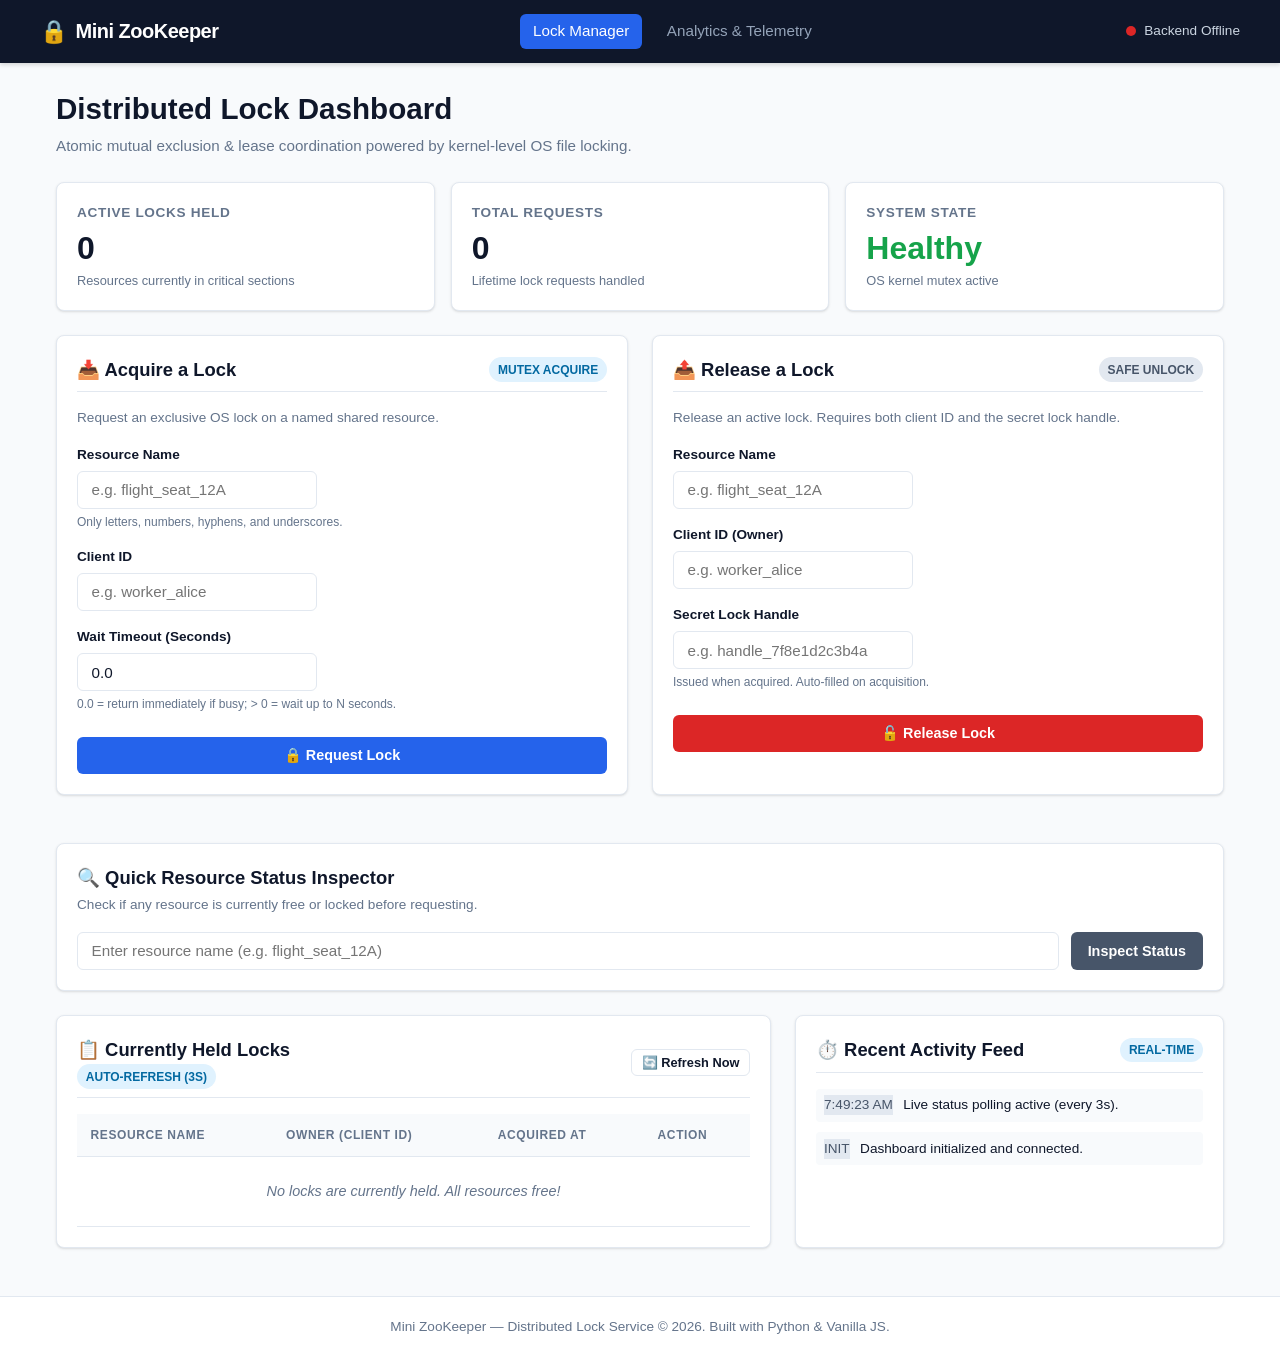
==== frontend/index.html @ 1989aa65 "feat(frontend-a): implement main dashboard, lock management UI, and live polling" ====
<!DOCTYPE html>
<html lang="en">
<head>
  <meta charset="UTF-8">
  <meta name="viewport" content="width=device-width, initial-scale=1.0">
  <title>Mini ZooKeeper — Distributed Lock Service</title>
  <!-- Link to our clean external CSS stylesheet -->
  <link rel="stylesheet" href="css/style.css">
</head>
<body>

  <!-- ===================================================================
       1. TOP NAVIGATION BAR
       =================================================================== -->
  <header class="navbar">
    <div class="nav-container">
      <div class="nav-brand">
        <span class="brand-icon">🔒</span>
        <span class="brand-title">Mini ZooKeeper</span>
      </div>
      <nav class="nav-links">
        <a href="index.html" class="nav-link active">Lock Manager</a>
        <a href="analytics.html" class="nav-link">Analytics & Telemetry</a>
      </nav>
      <div class="nav-status">
        <span id="backend-status-indicator" class="status-dot connected"></span>
        <span id="backend-status-text">Backend Connected</span>
      </div>
    </div>
  </header>

  <!-- ===================================================================
       2. MAIN CONTENT CONTAINER
       =================================================================== -->
  <main class="main-container">

    <!-- Dashboard Header -->
    <section class="dashboard-header">
      <h1 class="page-title">Distributed Lock Dashboard</h1>
      <p class="page-subtitle">
        Atomic mutual exclusion & lease coordination powered by kernel-level OS file locking.
      </p>
    </section>

    <!-- Notification / Alert Banner -->
    <div id="alert-banner" class="alert-banner hidden">
      <span id="alert-icon">ℹ️</span>
      <span id="alert-message">Welcome to Mini ZooKeeper Dashboard</span>
      <button id="alert-close" class="alert-close-btn" type="button">&times;</button>
    </div>

    <!-- ===================================================================
         3. STATS KPI CARDS
         =================================================================== -->
    <section class="stats-grid">
      <!-- Card 1: Active Locks -->
      <div class="stat-card">
        <div class="stat-label">Active Locks Held</div>
        <div id="stat-active-locks" class="stat-value">0</div>
        <div class="stat-desc">Resources currently in critical sections</div>
      </div>

      <!-- Card 2: Total Requests -->
      <div class="stat-card">
        <div class="stat-label">Total Requests</div>
        <div id="stat-total-requests" class="stat-value">0</div>
        <div class="stat-desc">Lifetime lock requests handled</div>
      </div>

      <!-- Card 3: System Status -->
      <div class="stat-card">
        <div class="stat-label">System State</div>
        <div id="stat-system-status" class="stat-value text-success">Healthy</div>
        <div class="stat-desc">OS kernel mutex active</div>
      </div>
    </section>

    <!-- ===================================================================
         4. RESOURCE MANAGEMENT CONSOLE (ACQUIRE & RELEASE FORMS)
         =================================================================== -->
    <section class="management-grid">

      <!-- Form Card 1: Acquire Lock -->
      <div class="card form-card">
        <div class="card-header-flex">
          <h2 class="card-title">📥 Acquire a Lock</h2>
          <span class="badge badge-info">Mutex Acquire</span>
        </div>
        <p class="card-subtitle">Request an exclusive OS lock on a named shared resource.</p>

        <form id="acquire-lock-form">
          <div class="form-group">
            <label for="acquire-resource-name" class="form-label">Resource Name</label>
            <input 
              type="text" 
              id="acquire-resource-name" 
              class="form-input" 
              placeholder="e.g. flight_seat_12A" 
              required
            >
            <span class="form-hint">Only letters, numbers, hyphens, and underscores.</span>
          </div>

          <div class="form-group">
            <label for="acquire-client-id" class="form-label">Client ID</label>
            <input 
              type="text" 
              id="acquire-client-id" 
              class="form-input" 
              placeholder="e.g. worker_alice" 
              required
            >
          </div>

          <div class="form-group">
            <label for="acquire-timeout" class="form-label">Wait Timeout (Seconds)</label>
            <input 
              type="number" 
              id="acquire-timeout" 
              class="form-input" 
              value="0.0" 
              min="0" 
              step="0.5" 
              required
            >
            <span class="form-hint">0.0 = return immediately if busy; &gt; 0 = wait up to N seconds.</span>
          </div>

          <button type="submit" id="acquire-submit-btn" class="btn btn-primary btn-block">
            <span id="acquire-btn-text">🔒 Request Lock</span>
          </button>
        </form>
      </div>

      <!-- Form Card 2: Release Lock -->
      <div class="card form-card">
        <div class="card-header-flex">
          <h2 class="card-title">📤 Release a Lock</h2>
          <span class="badge badge-neutral">Safe Unlock</span>
        </div>
        <p class="card-subtitle">Release an active lock. Requires both client ID and the secret lock handle.</p>

        <form id="release-lock-form">
          <div class="form-group">
            <label for="release-resource-name" class="form-label">Resource Name</label>
            <input 
              type="text" 
              id="release-resource-name" 
              class="form-input" 
              placeholder="e.g. flight_seat_12A" 
              required
            >
          </div>

          <div class="form-group">
            <label for="release-client-id" class="form-label">Client ID (Owner)</label>
            <input 
              type="text" 
              id="release-client-id" 
              class="form-input" 
              placeholder="e.g. worker_alice" 
              required
            >
          </div>

          <div class="form-group">
            <label for="release-lock-handle" class="form-label">Secret Lock Handle</label>
            <input 
              type="text" 
              id="release-lock-handle" 
              class="form-input" 
              placeholder="e.g. handle_7f8e1d2c3b4a" 
              required
            >
            <span class="form-hint">Issued when acquired. Auto-filled on acquisition.</span>
          </div>

          <button type="submit" id="release-submit-btn" class="btn btn-danger btn-block">
            <span id="release-btn-text">🔓 Release Lock</span>
          </button>
        </form>
      </div>

    </section>

    <!-- ===================================================================
         5. RESOURCE STATUS INSPECTOR
         =================================================================== -->
    <section class="card status-inspector-card">
      <h2 class="card-title">🔍 Quick Resource Status Inspector</h2>
      <p class="card-subtitle">Check if any resource is currently free or locked before requesting.</p>
      
      <div class="inspector-form">
        <input 
          type="text" 
          id="inspect-resource-name" 
          class="form-input" 
          placeholder="Enter resource name (e.g. flight_seat_12A)"
        >
        <button id="inspect-btn" class="btn btn-secondary" type="button">Inspect Status</button>
      </div>

      <div id="inspector-result" class="inspector-result hidden">
        <div class="result-row">
          <span class="result-label">Resource:</span>
          <span id="inspect-result-name" class="result-val">-</span>
        </div>
        <div class="result-row">
          <span class="result-label">Status:</span>
          <span id="inspect-result-status" class="badge badge-free">FREE</span>
        </div>
        <div class="result-row">
          <span class="result-label">Current Owner:</span>
          <span id="inspect-result-owner" class="result-val">None</span>
        </div>
      </div>
    </section>

    <!-- ===================================================================
         6. ACTIVE LOCKS TABLE & RECENT ACTIVITY
         =================================================================== -->
    <section class="dashboard-columns">
      
      <!-- Left Column: Active Locks Table -->
      <div class="card table-card">
        <div class="card-header-flex">
          <div>
            <h2 class="card-title">📋 Currently Held Locks</h2>
            <span class="badge badge-sm badge-info">Auto-refresh (3s)</span>
          </div>
          <button id="refresh-locks-btn" class="btn btn-sm btn-outline" type="button">🔄 Refresh Now</button>
        </div>
        
        <div class="table-responsive">
          <table class="locks-table">
            <thead>
              <tr>
                <th>Resource Name</th>
                <th>Owner (Client ID)</th>
                <th>Acquired At</th>
                <th>Action</th>
              </tr>
            </thead>
            <tbody id="active-locks-tbody">
              <!-- Dynamically populated by dashboard.js -->
              <tr class="empty-row">
                <td colspan="4">No locks are currently held. All resources free!</td>
              </tr>
            </tbody>
          </table>
        </div>
      </div>

      <!-- Right Column: Recent Activity Feed -->
      <div class="card activity-card">
        <div class="card-header-flex">
          <h2 class="card-title">⏱️ Recent Activity Feed</h2>
          <span class="badge badge-sm badge-info">Real-time</span>
        </div>
        
        <ul id="activity-list" class="activity-list">
          <!-- Dynamically populated by dashboard.js -->
          <li class="activity-item">
            <span class="activity-badge badge-neutral">INIT</span>
            <span class="activity-text">Dashboard initialized and connected.</span>
          </li>
        </ul>
      </div>

    </section>

  </main>

  <!-- ===================================================================
       7. FOOTER
       =================================================================== -->
  <footer class="footer">
    <div class="footer-container">
      <p>Mini ZooKeeper — Distributed Lock Service &copy; 2026. Built with Python & Vanilla JS.</p>
    </div>
  </footer>

  <!-- Script for Dashboard Logic -->
  <script src="js/dashboard.js"></script>
</body>
</html>
---- frontend/css/style.css ----
/* ==========================================================================
   frontend/css/style.css
   Clean, modern styling for Mini ZooKeeper (Shared between Frontend A & B).
   ========================================================================== */

/* --------------------------------------------------------------------------
   1. CSS Reset & Global Variables
   -------------------------------------------------------------------------- */
:root {
  --primary-color: #2563eb;       /* Royal Blue */
  --primary-hover: #1d4ed8;
  --secondary-color: #475569;     /* Slate */
  --secondary-hover: #334155;
  --bg-color: #f8fafc;            /* Light off-white */
  --card-bg: #ffffff;
  --text-dark: #0f172a;           /* Dark Slate */
  --text-muted: #64748b;          /* Soft Gray */
  --border-color: #e2e8f0;        /* Subtle Border */
  --success-color: #16a34a;       /* Green */
  --danger-color: #dc2626;        /* Red */
  --warning-color: #d97706;       /* Amber */
  --info-color: #0284c7;          /* Sky Blue */
  --font-family: -apple-system, BlinkMacSystemFont, "Segoe UI", Roboto, Helvetica, Arial, sans-serif;
  --border-radius: 8px;
  --box-shadow: 0 1px 3px 0 rgba(0, 0, 0, 0.1), 0 1px 2px -1px rgba(0, 0, 0, 0.1);
  --box-shadow-hover: 0 4px 6px -1px rgba(0, 0, 0, 0.1), 0 2px 4px -2px rgba(0, 0, 0, 0.1);
}

* {
  box-sizing: border-box;
  margin: 0;
  padding: 0;
}

body {
  font-family: var(--font-family);
  background-color: var(--bg-color);
  color: var(--text-dark);
  line-height: 1.5;
  min-height: 100vh;
  display: flex;
  flex-direction: column;
}

/* --------------------------------------------------------------------------
   2. Top Navigation Bar
   -------------------------------------------------------------------------- */
.navbar {
  background-color: #0f172a;
  color: #ffffff;
  padding: 0.85rem 1.5rem;
  box-shadow: 0 2px 4px rgba(0, 0, 0, 0.15);
}

.nav-container {
  max-width: 1200px;
  margin: 0 auto;
  display: flex;
  align-items: center;
  justify-content: space-between;
  flex-wrap: wrap;
  gap: 1rem;
}

.nav-brand {
  display: flex;
  align-items: center;
  gap: 0.5rem;
  font-size: 1.25rem;
  font-weight: 700;
  letter-spacing: -0.025em;
}

.brand-icon {
  font-size: 1.4rem;
}

.nav-links {
  display: flex;
  gap: 0.75rem;
}

.nav-link {
  color: #94a3b8;
  text-decoration: none;
  font-size: 0.95rem;
  font-weight: 500;
  padding: 0.4rem 0.8rem;
  border-radius: 6px;
  transition: all 0.2s ease;
}

.nav-link:hover {
  color: #ffffff;
  background-color: rgba(255, 255, 255, 0.1);
}

.nav-link.active {
  color: #ffffff;
  background-color: var(--primary-color);
}

.nav-status {
  display: flex;
  align-items: center;
  gap: 0.5rem;
  font-size: 0.85rem;
  font-weight: 500;
  color: #cbd5e1;
}

.status-dot {
  width: 10px;
  height: 10px;
  border-radius: 50%;
  display: inline-block;
}

.status-dot.connected {
  background-color: var(--success-color);
  box-shadow: 0 0 6px var(--success-color);
}

.status-dot.offline {
  background-color: var(--danger-color);
}

/* --------------------------------------------------------------------------
   3. Main Container & Dashboard Header
   -------------------------------------------------------------------------- */
.main-container {
  max-width: 1200px;
  width: 100%;
  margin: 1.5rem auto;
  padding: 0 1rem;
  flex: 1;
}

.dashboard-header {
  margin-bottom: 1.5rem;
}

.page-title {
  font-size: 1.85rem;
  font-weight: 700;
  color: var(--text-dark);
  margin-bottom: 0.25rem;
}

.page-subtitle {
  color: var(--text-muted);
  font-size: 0.95rem;
}

/* --------------------------------------------------------------------------
   4. Alert / Notification Banner
   -------------------------------------------------------------------------- */
.alert-banner {
  display: flex;
  align-items: center;
  justify-content: space-between;
  padding: 0.85rem 1.25rem;
  border-radius: var(--border-radius);
  margin-bottom: 1.5rem;
  font-size: 0.95rem;
  border: 1px solid transparent;
  transition: opacity 0.3s ease;
}

.alert-banner.hidden {
  display: none;
}

.alert-banner.alert-success {
  background-color: #ecfdf5;
  color: #065f46;
  border-color: #a7f3d0;
}

.alert-banner.alert-danger {
  background-color: #fef2f2;
  color: #991b1b;
  border-color: #fecaca;
}

.alert-banner.alert-warning {
  background-color: #fffbeb;
  color: #92400e;
  border-color: #fde68a;
}

.alert-banner.alert-info {
  background-color: #f0f9ff;
  color: #075985;
  border-color: #bae6fd;
}

.alert-close-btn {
  background: none;
  border: none;
  font-size: 1.25rem;
  line-height: 1;
  color: inherit;
  cursor: pointer;
  padding: 0 0.25rem;
}

/* --------------------------------------------------------------------------
   5. Stats KPI Grid
   -------------------------------------------------------------------------- */
.stats-grid {
  display: grid;
  grid-template-columns: repeat(auto-fit, minmax(260px, 1fr));
  gap: 1rem;
  margin-bottom: 1.5rem;
}

.stat-card {
  background-color: var(--card-bg);
  border: 1px solid var(--border-color);
  border-radius: var(--border-radius);
  padding: 1.25rem;
  box-shadow: var(--box-shadow);
  transition: transform 0.2s ease, box-shadow 0.2s ease;
}

.stat-card:hover {
  transform: translateY(-2px);
  box-shadow: var(--box-shadow-hover);
}

.stat-label {
  font-size: 0.85rem;
  font-weight: 600;
  text-transform: uppercase;
  letter-spacing: 0.05em;
  color: var(--text-muted);
  margin-bottom: 0.5rem;
}

.stat-value {
  font-size: 2rem;
  font-weight: 700;
  color: var(--text-dark);
  line-height: 1.1;
  margin-bottom: 0.25rem;
}

.stat-desc {
  font-size: 0.8rem;
  color: var(--text-muted);
}

.text-success {
  color: var(--success-color);
}

/* --------------------------------------------------------------------------
   6. Cards & Containers
   -------------------------------------------------------------------------- */
.management-grid {
  display: grid;
  grid-template-columns: 1fr 1fr;
  gap: 1.5rem;
  margin-bottom: 1.5rem;
}

@media (max-width: 860px) {
  .management-grid {
    grid-template-columns: 1fr;
  }
}

.card {
  background-color: var(--card-bg);
  border: 1px solid var(--border-color);
  border-radius: var(--border-radius);
  padding: 1.25rem;
  box-shadow: var(--box-shadow);
  margin-bottom: 1.5rem;
}

/* Form Styles */
.form-group {
  margin-bottom: 1rem;
}

.form-label {
  display: block;
  font-size: 0.85rem;
  font-weight: 600;
  color: var(--text-dark);
  margin-bottom: 0.35rem;
}

.form-hint {
  display: block;
  font-size: 0.75rem;
  color: var(--text-muted);
  margin-top: 0.25rem;
}

.btn-block {
  width: 100%;
  padding: 0.75rem;
  font-size: 0.95rem;
  margin-top: 0.5rem;
}

.btn-danger {
  background-color: var(--danger-color);
  color: #ffffff;
}

.btn-danger:hover {
  background-color: #b91c1c;
}

.btn:disabled {
  opacity: 0.6;
  cursor: not-allowed;
}

.card-header-flex {
  display: flex;
  align-items: center;
  justify-content: space-between;
  margin-bottom: 1rem;
  padding-bottom: 0.5rem;
  border-bottom: 1px solid var(--border-color);
}

.card-title {
  font-size: 1.15rem;
  font-weight: 600;
  color: var(--text-dark);
}

.card-subtitle {
  font-size: 0.85rem;
  color: var(--text-muted);
  margin-top: 0.25rem;
  margin-bottom: 1rem;
}

/* Inspector Form */
.inspector-form {
  display: flex;
  gap: 0.75rem;
  flex-wrap: wrap;
}

.form-input {
  flex: 1;
  min-width: 240px;
  padding: 0.6rem 0.85rem;
  border: 1px solid var(--border-color);
  border-radius: 6px;
  font-size: 0.95rem;
  color: var(--text-dark);
  outline: none;
  transition: border-color 0.2s ease, box-shadow 0.2s ease;
}

.form-input:focus {
  border-color: var(--primary-color);
  box-shadow: 0 0 0 3px rgba(37, 99, 235, 0.15);
}

.inspector-result {
  margin-top: 1rem;
  padding: 0.85rem 1rem;
  background-color: #f1f5f9;
  border-radius: 6px;
  display: flex;
  gap: 1.5rem;
  flex-wrap: wrap;
  font-size: 0.9rem;
}

.inspector-result.hidden {
  display: none;
}

.result-row {
  display: flex;
  align-items: center;
  gap: 0.5rem;
}

.result-label {
  font-weight: 600;
  color: var(--text-muted);
}

.result-val {
  font-weight: 600;
  color: var(--text-dark);
}

/* --------------------------------------------------------------------------
   7. Two-Column Dashboard Layout
   -------------------------------------------------------------------------- */
.dashboard-columns {
  display: grid;
  grid-template-columns: 2fr 1.2fr;
  gap: 1.5rem;
}

@media (max-width: 860px) {
  .dashboard-columns {
    grid-template-columns: 1fr;
  }
}

/* --------------------------------------------------------------------------
   8. Tables
   -------------------------------------------------------------------------- */
.table-responsive {
  overflow-x: auto;
}

.locks-table {
  width: 100%;
  border-collapse: collapse;
  font-size: 0.9rem;
  text-align: left;
}

.locks-table th {
  background-color: #f8fafc;
  color: var(--text-muted);
  font-weight: 600;
  text-transform: uppercase;
  font-size: 0.75rem;
  letter-spacing: 0.05em;
  padding: 0.75rem 0.85rem;
  border-bottom: 1px solid var(--border-color);
}

.locks-table td {
  padding: 0.75rem 0.85rem;
  border-bottom: 1px solid var(--border-color);
  color: var(--text-dark);
}

.locks-table tr:hover {
  background-color: #f8fafc;
}

.empty-row td {
  text-align: center;
  color: var(--text-muted);
  padding: 1.5rem 0;
  font-style: italic;
}

/* --------------------------------------------------------------------------
   9. Activity List
   -------------------------------------------------------------------------- */
.activity-list {
  list-style: none;
  display: flex;
  flex-direction: column;
  gap: 0.65rem;
  max-height: 280px;
  overflow-y: auto;
}

.activity-item {
  display: flex;
  align-items: center;
  gap: 0.65rem;
  font-size: 0.85rem;
  padding: 0.4rem 0.5rem;
  border-radius: 4px;
  background-color: #f8fafc;
}

.activity-text {
  color: var(--text-dark);
  flex: 1;
  word-break: break-all;
}

/* --------------------------------------------------------------------------
   10. Badges & Buttons
   -------------------------------------------------------------------------- */
.badge {
  display: inline-block;
  padding: 0.2rem 0.55rem;
  font-size: 0.75rem;
  font-weight: 600;
  border-radius: 9999px;
  text-transform: uppercase;
}

.badge-free {
  background-color: #dcfce7;
  color: #15803d;
}

.badge-locked {
  background-color: #fee2e2;
  color: #b91c1c;
}

.badge-info {
  background-color: #e0f2fe;
  color: #0369a1;
}

.badge-neutral {
  background-color: #e2e8f0;
  color: #475569;
}

.btn {
  display: inline-flex;
  align-items: center;
  justify-content: center;
  padding: 0.55rem 1rem;
  font-size: 0.9rem;
  font-weight: 600;
  border-radius: 6px;
  border: 1px solid transparent;
  cursor: pointer;
  transition: all 0.2s ease;
  text-decoration: none;
}

.btn-primary {
  background-color: var(--primary-color);
  color: #ffffff;
}

.btn-primary:hover {
  background-color: var(--primary-hover);
}

.btn-secondary {
  background-color: var(--secondary-color);
  color: #ffffff;
}

.btn-secondary:hover {
  background-color: var(--secondary-hover);
}

.btn-outline {
  background-color: transparent;
  border-color: var(--border-color);
  color: var(--text-dark);
}

.btn-outline:hover {
  background-color: #f1f5f9;
}

.btn-sm {
  padding: 0.3rem 0.6rem;
  font-size: 0.8rem;
}

/* --------------------------------------------------------------------------
   11. Footer
   -------------------------------------------------------------------------- */
.footer {
  background-color: #ffffff;
  border-top: 1px solid var(--border-color);
  padding: 1.25rem 1rem;
  margin-top: auto;
  text-align: center;
  font-size: 0.85rem;
  color: var(--text-muted);
}
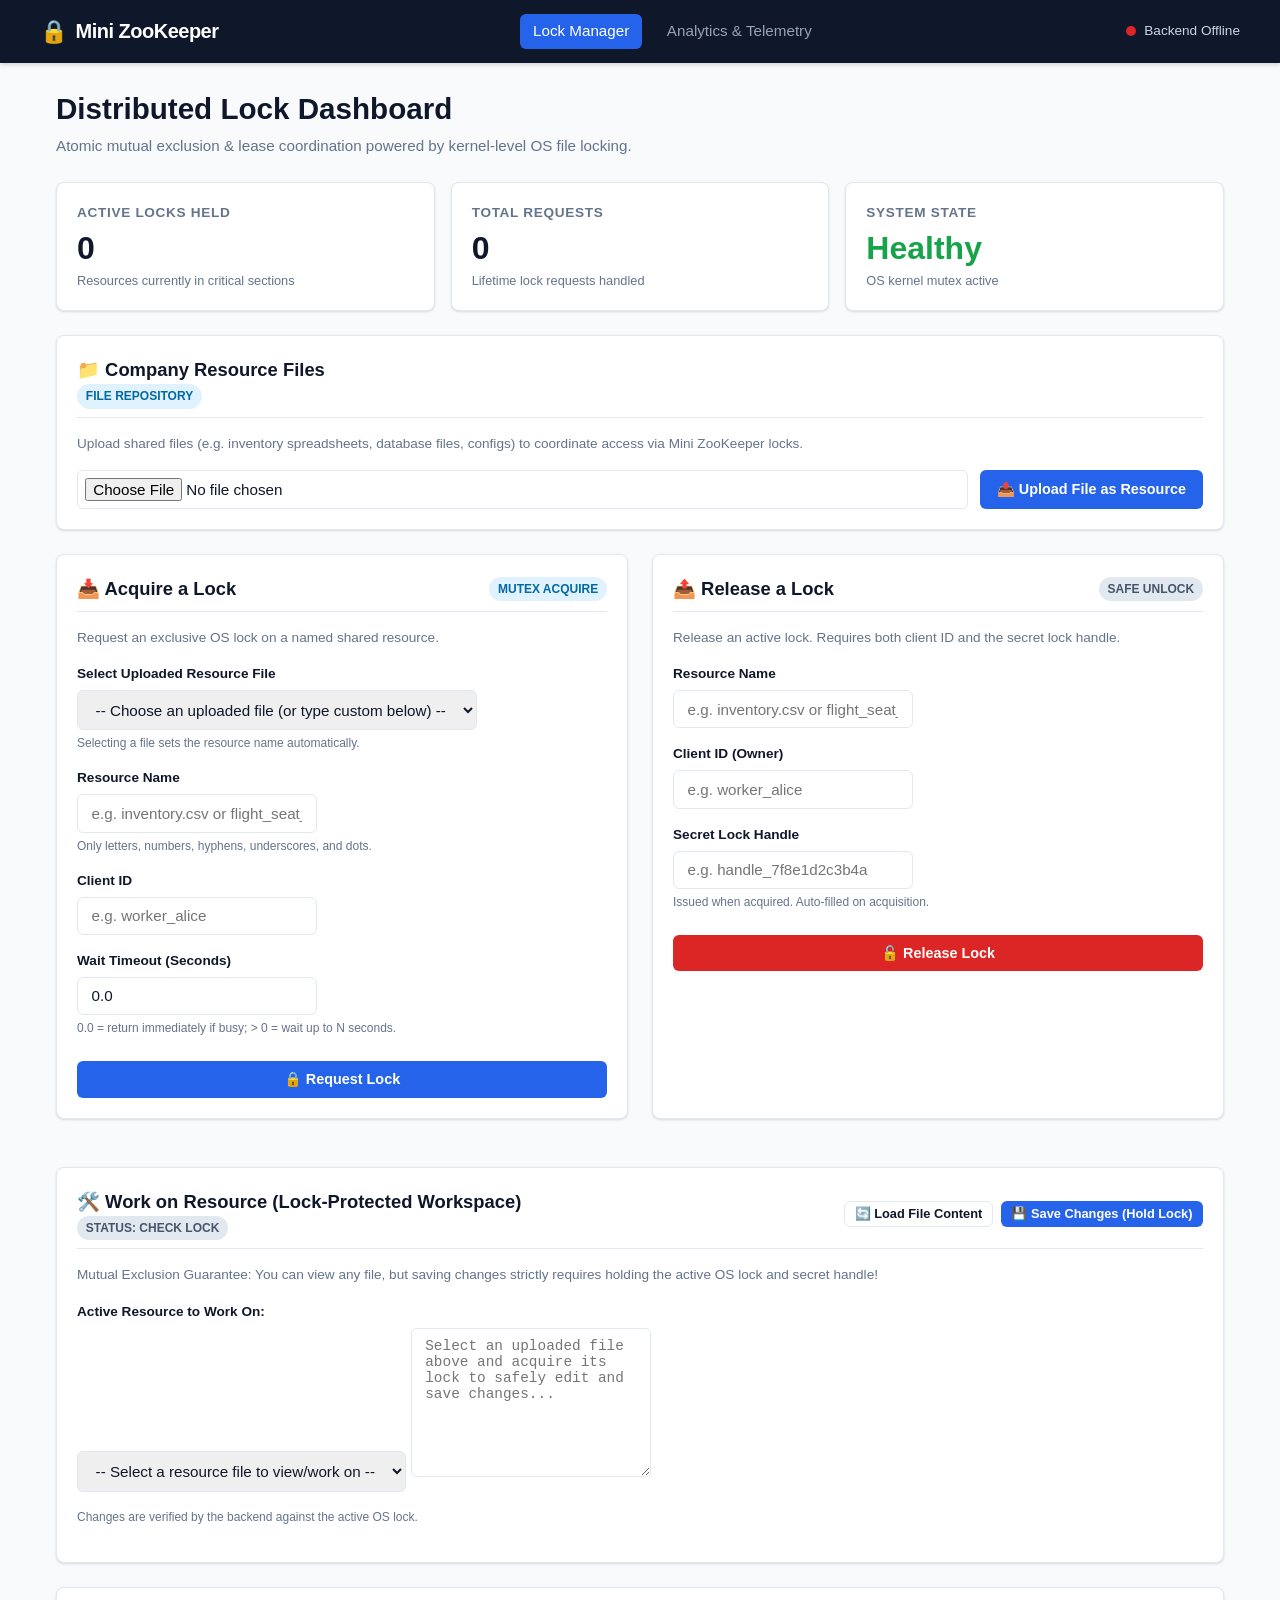
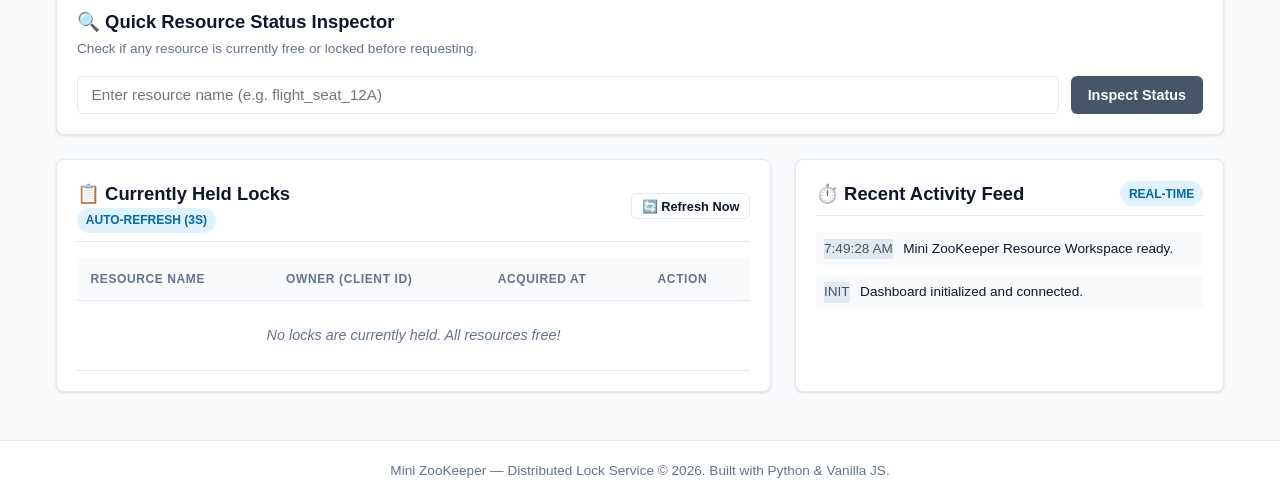
==== commit 869e2de3: "feat: add company resource file upload, dropdown selection, and lock-protected workspace" ====
--- a/frontend/index.html
+++ b/frontend/index.html
@@ -78,6 +78,27 @@
     <!-- ===================================================================
          4. RESOURCE MANAGEMENT CONSOLE (ACQUIRE & RELEASE FORMS)
          =================================================================== -->
+    <!-- Company File Resource Upload Card -->
+    <section class="card upload-card">
+      <div class="card-header-flex">
+        <div>
+          <h2 class="card-title">📁 Company Resource Files</h2>
+          <span class="badge badge-info">File Repository</span>
+        </div>
+      </div>
+      <p class="card-subtitle">Upload shared files (e.g. inventory spreadsheets, database files, configs) to coordinate access via Mini ZooKeeper locks.</p>
+      
+      <div class="inspector-form">
+        <input 
+          type="file" 
+          id="upload-file-input" 
+          class="form-input" 
+          style="padding: 0.45rem;"
+        >
+        <button id="upload-file-btn" class="btn btn-primary" type="button">📤 Upload File as Resource</button>
+      </div>
+    </section>
+
     <section class="management-grid">
 
       <!-- Form Card 1: Acquire Lock -->
@@ -90,15 +111,23 @@
 
         <form id="acquire-lock-form">
           <div class="form-group">
+            <label for="acquire-resource-select" class="form-label">Select Uploaded Resource File</label>
+            <select id="acquire-resource-select" class="form-input">
+              <option value="">-- Choose an uploaded file (or type custom below) --</option>
+            </select>
+            <span class="form-hint">Selecting a file sets the resource name automatically.</span>
+          </div>
+
+          <div class="form-group">
             <label for="acquire-resource-name" class="form-label">Resource Name</label>
             <input 
               type="text" 
               id="acquire-resource-name" 
               class="form-input" 
-              placeholder="e.g. flight_seat_12A" 
-              required
-            >
-            <span class="form-hint">Only letters, numbers, hyphens, and underscores.</span>
+              placeholder="e.g. inventory.csv or flight_seat_12A" 
+              required
+            >
+            <span class="form-hint">Only letters, numbers, hyphens, underscores, and dots.</span>
           </div>
 
           <div class="form-group">
@@ -147,7 +176,7 @@
               type="text" 
               id="release-resource-name" 
               class="form-input" 
-              placeholder="e.g. flight_seat_12A" 
+              placeholder="e.g. inventory.csv or flight_seat_12A" 
               required
             >
           </div>
@@ -181,6 +210,40 @@
         </form>
       </div>
 
+    </section>
+
+    <!-- ===================================================================
+         4B. WORK ON LOCKED RESOURCE (FILE WORKSPACE)
+         =================================================================== -->
+    <section class="card workspace-card">
+      <div class="card-header-flex">
+        <div>
+          <h2 class="card-title">🛠️ Work on Resource (Lock-Protected Workspace)</h2>
+          <span class="badge badge-neutral" id="workspace-lock-badge">Status: Check Lock</span>
+        </div>
+        <div style="display: flex; gap: 0.5rem;">
+          <button id="workspace-load-btn" class="btn btn-sm btn-outline" type="button">🔄 Load File Content</button>
+          <button id="workspace-save-btn" class="btn btn-sm btn-primary" type="button">💾 Save Changes (Hold Lock)</button>
+        </div>
+      </div>
+      <p class="card-subtitle">
+        Mutual Exclusion Guarantee: You can view any file, but saving changes strictly requires holding the active OS lock and secret handle!
+      </p>
+
+      <div class="form-group">
+        <label for="workspace-file-select" class="form-label">Active Resource to Work On:</label>
+        <select id="workspace-file-select" class="form-input" style="margin-bottom: 0.75rem;">
+          <option value="">-- Select a resource file to view/work on --</option>
+        </select>
+        <textarea 
+          id="workspace-textarea" 
+          class="form-input" 
+          rows="8" 
+          style="font-family: monospace; font-size: 0.9rem;"
+          placeholder="Select an uploaded file above and acquire its lock to safely edit and save changes..."
+        ></textarea>
+        <span class="form-hint" id="workspace-hint">Changes are verified by the backend against the active OS lock.</span>
+      </div>
     </section>
 
     <!-- ===================================================================
--- a/frontend/css/style.css
+++ b/frontend/css/style.css
@@ -258,6 +258,14 @@
 /* --------------------------------------------------------------------------
    6. Cards & Containers
    -------------------------------------------------------------------------- */
+.upload-card {
+  border-left: 4px solid var(--info-color);
+}
+
+.workspace-card {
+  border-left: 4px solid var(--primary-color);
+}
+
 .management-grid {
   display: grid;
   grid-template-columns: 1fr 1fr;
@@ -574,3 +582,124 @@
   font-size: 0.85rem;
   color: var(--text-muted);
 }
+
+
+/* ==========================================================================
+   Frontend B: Activity Logs & Analytics Specific Styling
+   ========================================================================== */
+
+/* Status Badges */
+.status-badge {
+  display: inline-block;
+  padding: 0.25rem 0.6rem;
+  font-size: 0.78rem;
+  font-weight: 700;
+  border-radius: 9999px;
+  text-transform: uppercase;
+  letter-spacing: 0.5px;
+  border: 1px solid transparent;
+}
+
+.badge-requested {
+  background-color: #fef3c7;
+  color: #92400e;
+  border-color: #fcd34d;
+}
+
+.badge-acquired {
+  background-color: #dbeafe;
+  color: #1e40af;
+  border-color: #93c5fd;
+}
+
+.badge-released {
+  background-color: #dcfce7;
+  color: #166534;
+  border-color: #86efac;
+}
+
+.badge-timed_out,
+.badge-timed-out {
+  background-color: #ffedd5;
+  color: #9a3412;
+  border-color: #fdba74;
+}
+
+.badge-failed {
+  background-color: #fee2e2;
+  color: #991b1b;
+  border-color: #fca5a5;
+}
+
+/* Code Pills */
+.code-pill {
+  font-family: ui-monospace, SFMono-Regular, Menlo, Monaco, Consolas, monospace;
+  background-color: #f1f5f9;
+  color: #0f172a;
+  padding: 2px 6px;
+  border-radius: 4px;
+  font-size: 0.85rem;
+  border: 1px solid #e2e8f0;
+}
+
+/* Custom Cards */
+.custom-card {
+  background: #ffffff;
+  border: 1px solid #e2e8f0;
+  border-radius: 8px;
+  box-shadow: 0 1px 3px rgba(0, 0, 0, 0.04);
+  margin-bottom: 1.5rem;
+}
+
+.card-header-clean {
+  padding: 1rem 1.25rem;
+  background-color: #ffffff;
+  border-bottom: 1px solid #e2e8f0;
+  font-weight: 600;
+  display: flex;
+  justify-content: space-between;
+  align-items: center;
+}
+
+/* Metric KPI Cards (for Analytics page) */
+.metric-card {
+  background: #ffffff;
+  border: 1px solid #e2e8f0;
+  border-radius: 8px;
+  padding: 1.25rem;
+  text-align: center;
+  transition: transform 0.15s ease, box-shadow 0.15s ease;
+}
+
+.metric-card:hover {
+  transform: translateY(-2px);
+  box-shadow: 0 4px 6px -1px rgba(0, 0, 0, 0.08);
+}
+
+.metric-value {
+  font-size: 1.85rem;
+  font-weight: 700;
+  color: #0f172a;
+  margin-top: 0.25rem;
+  margin-bottom: 0.25rem;
+}
+
+.metric-label {
+  font-size: 0.8rem;
+  text-transform: uppercase;
+  color: #64748b;
+  font-weight: 600;
+  letter-spacing: 0.5px;
+}
+
+/* State Banners */
+.state-box {
+  padding: 3rem 1.5rem;
+  text-align: center;
+  color: #64748b;
+}
+
+.state-box i,
+.state-box .spinner-border {
+  margin-bottom: 0.75rem;
+}
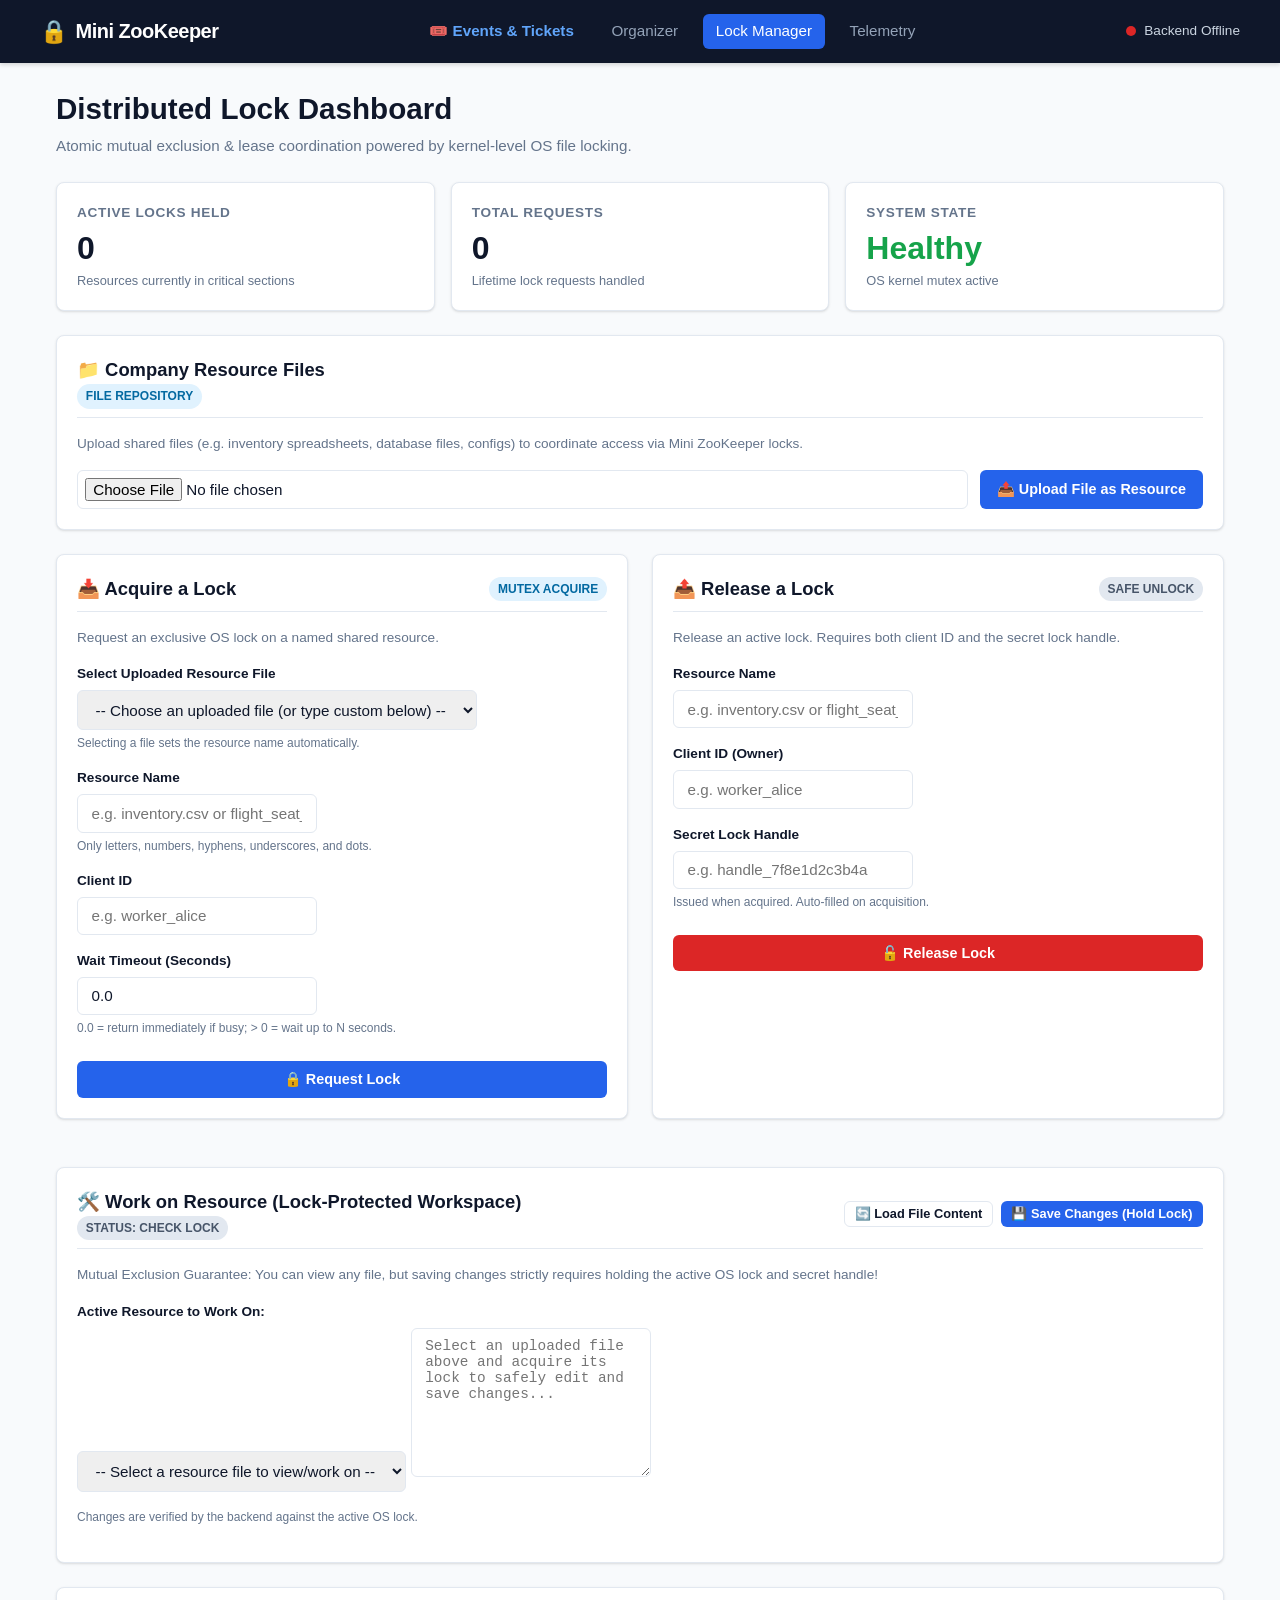
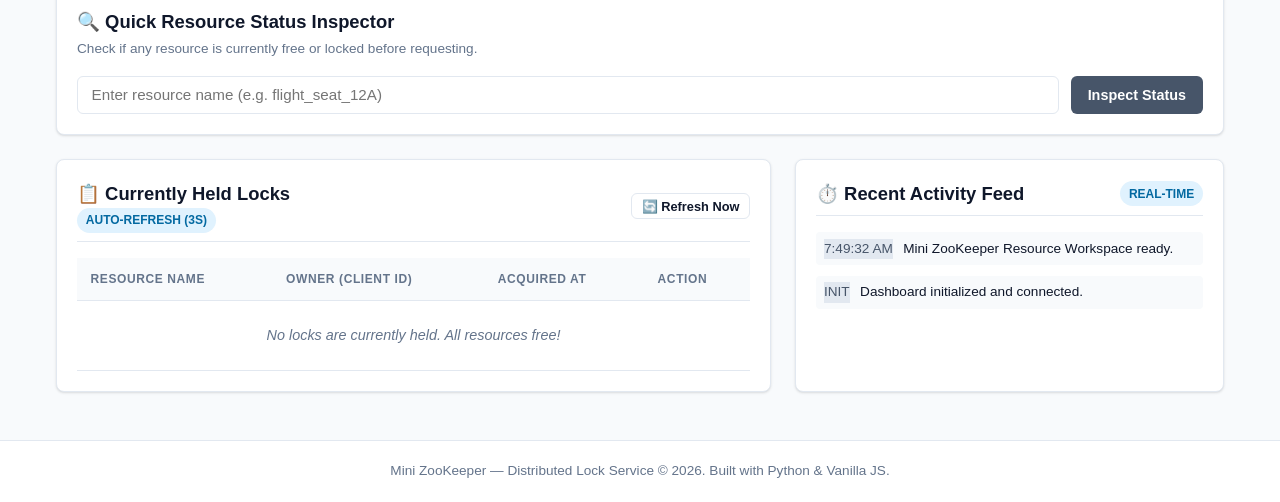
==== commit 58f8219a: "feat: implement event ticket booking platform with Mini ZooKeeper locking engine (Phases 1-9)" ====
--- a/frontend/index.html
+++ b/frontend/index.html
@@ -19,8 +19,10 @@
         <span class="brand-title">Mini ZooKeeper</span>
       </div>
       <nav class="nav-links">
+        <a href="events.html" class="nav-link" style="color: #60a5fa; font-weight: 700;">🎟️ Events & Tickets</a>
+        <a href="organizer.html" class="nav-link">Organizer</a>
         <a href="index.html" class="nav-link active">Lock Manager</a>
-        <a href="analytics.html" class="nav-link">Analytics & Telemetry</a>
+        <a href="analytics.html" class="nav-link">Telemetry</a>
       </nav>
       <div class="nav-status">
         <span id="backend-status-indicator" class="status-dot connected"></span>
--- a/frontend/css/style.css
+++ b/frontend/css/style.css
@@ -703,3 +703,285 @@
 .state-box .spinner-border {
   margin-bottom: 0.75rem;
 }
+
+/* ==========================================================================
+   8. Event Ticket Booking & Seat Layout Styling (Phases 7 & 8)
+   ========================================================================== */
+
+/* Event Catalog Grid */
+.events-grid {
+  display: grid;
+  grid-template-columns: repeat(auto-fill, minmax(280px, 1fr));
+  gap: 1.5rem;
+  margin-top: 1.5rem;
+}
+
+.event-card {
+  background: #ffffff;
+  border: 1px solid var(--border-color);
+  border-radius: var(--border-radius);
+  overflow: hidden;
+  box-shadow: var(--box-shadow);
+  display: flex;
+  flex-direction: column;
+  transition: transform 0.2s ease, box-shadow 0.2s ease;
+}
+
+.event-card:hover {
+  transform: translateY(-4px);
+  box-shadow: 0 10px 15px -3px rgba(0, 0, 0, 0.1);
+}
+
+.event-poster {
+  width: 100%;
+  height: 180px;
+  object-fit: cover;
+  background-color: #1e293b;
+}
+
+.event-card-body {
+  padding: 1.25rem;
+  display: flex;
+  flex-direction: column;
+  flex-grow: 1;
+}
+
+.event-meta {
+  display: flex;
+  align-items: center;
+  gap: 0.5rem;
+  font-size: 0.85rem;
+  color: var(--text-muted);
+  margin-bottom: 0.5rem;
+}
+
+.event-title {
+  font-size: 1.15rem;
+  font-weight: 700;
+  color: var(--text-dark);
+  margin-bottom: 0.5rem;
+  line-height: 1.3;
+}
+
+.event-desc {
+  font-size: 0.9rem;
+  color: var(--text-muted);
+  margin-bottom: 1rem;
+  flex-grow: 1;
+  display: -webkit-box;
+  -webkit-line-clamp: 3;
+  -webkit-box-orient: vertical;
+  overflow: hidden;
+}
+
+.event-footer {
+  display: flex;
+  justify-content: space-between;
+  align-items: center;
+  padding-top: 0.75rem;
+  border-top: 1px solid var(--border-color);
+  margin-top: auto;
+}
+
+.event-price {
+  font-size: 1.2rem;
+  font-weight: 700;
+  color: var(--primary-color);
+}
+
+/* Seat Selection Grid & Theater Layout */
+.theater-container {
+  background: #ffffff;
+  border: 1px solid var(--border-color);
+  border-radius: var(--border-radius);
+  padding: 2rem;
+  margin: 1.5rem 0;
+  text-align: center;
+  box-shadow: var(--box-shadow);
+}
+
+.screen-indicator {
+  background: linear-gradient(180deg, #3b82f6 0%, rgba(59, 130, 246, 0.1) 100%);
+  color: #1e3a8a;
+  font-weight: 700;
+  letter-spacing: 2px;
+  text-transform: uppercase;
+  font-size: 0.85rem;
+  padding: 0.6rem 2rem;
+  border-radius: 4px;
+  width: 70%;
+  margin: 0 auto 2.5rem auto;
+  border-bottom: 3px solid #2563eb;
+  box-shadow: 0 4px 12px rgba(37, 99, 235, 0.15);
+}
+
+.seating-grid {
+  display: inline-grid;
+  grid-template-columns: repeat(10, minmax(36px, 44px));
+  gap: 8px;
+  margin: 0 auto;
+  justify-content: center;
+  padding: 1rem;
+  background-color: #f8fafc;
+  border-radius: 8px;
+}
+
+.seat {
+  width: 40px;
+  height: 40px;
+  border-radius: 6px;
+  display: flex;
+  align-items: center;
+  justify-content: center;
+  font-size: 0.75rem;
+  font-weight: 700;
+  cursor: pointer;
+  user-select: none;
+  transition: all 0.15s ease-in-out;
+  border: 2px solid transparent;
+}
+
+.seat.available {
+  background-color: #dcfce7;
+  color: #15803d;
+  border-color: #86efac;
+}
+
+.seat.available:hover {
+  background-color: #22c55e;
+  color: #ffffff;
+  transform: scale(1.1);
+  box-shadow: 0 4px 6px -1px rgba(34, 197, 94, 0.4);
+}
+
+.seat.selected {
+  background-color: #2563eb;
+  color: #ffffff;
+  border-color: #1d4ed8;
+  transform: scale(1.08);
+  box-shadow: 0 4px 8px rgba(37, 99, 235, 0.4);
+}
+
+.seat.reserved {
+  background-color: #fef3c7;
+  color: #b45309;
+  border-color: #fde68a;
+  cursor: not-allowed;
+  opacity: 0.8;
+}
+
+.seat.sold {
+  background-color: #e2e8f0;
+  color: #94a3b8;
+  border-color: #cbd5e1;
+  cursor: not-allowed;
+  text-decoration: line-through;
+  opacity: 0.6;
+}
+
+.seat-legend {
+  display: flex;
+  justify-content: center;
+  gap: 1.5rem;
+  flex-wrap: wrap;
+  margin-top: 1.5rem;
+  padding-top: 1rem;
+  border-top: 1px solid var(--border-color);
+  font-size: 0.85rem;
+}
+
+.legend-item {
+  display: flex;
+  align-items: center;
+  gap: 0.5rem;
+}
+
+.legend-dot {
+  width: 14px;
+  height: 14px;
+  border-radius: 3px;
+}
+
+.legend-dot.available { background: #22c55e; }
+.legend-dot.selected { background: #2563eb; }
+.legend-dot.reserved { background: #f59e0b; }
+.legend-dot.sold { background: #94a3b8; }
+
+/* Hold Timer Countdown Banner */
+.hold-timer-box {
+  background: #fffbeb;
+  border: 1px solid #fde68a;
+  border-left: 4px solid #f59e0b;
+  border-radius: var(--border-radius);
+  padding: 1rem 1.25rem;
+  margin-bottom: 1.5rem;
+  display: flex;
+  align-items: center;
+  justify-content: space-between;
+  flex-wrap: wrap;
+  gap: 0.5rem;
+}
+
+.hold-timer-digits {
+  font-size: 1.4rem;
+  font-weight: 800;
+  color: #b45309;
+  font-family: monospace;
+}
+
+/* Printable Ticket & QR Code Card */
+.ticket-container {
+  background: #ffffff;
+  border: 2px dashed #cbd5e1;
+  border-radius: 12px;
+  padding: 2rem;
+  max-width: 600px;
+  margin: 2rem auto;
+  box-shadow: 0 4px 12px rgba(0, 0, 0, 0.05);
+  position: relative;
+}
+
+.ticket-header {
+  border-bottom: 2px solid #f1f5f9;
+  padding-bottom: 1rem;
+  margin-bottom: 1.5rem;
+  display: flex;
+  justify-content: space-between;
+  align-items: center;
+}
+
+.ticket-qr-frame {
+  background: #f8fafc;
+  padding: 1rem;
+  border: 1px solid #e2e8f0;
+  border-radius: 8px;
+  display: inline-block;
+  margin: 1rem 0;
+}
+
+.ticket-qr-img {
+  width: 180px;
+  height: 180px;
+  display: block;
+}
+
+@media print {
+  body * {
+    visibility: hidden;
+  }
+  .ticket-container, .ticket-container * {
+    visibility: visible;
+  }
+  .ticket-container {
+    position: absolute;
+    left: 0;
+    top: 0;
+    width: 100%;
+    margin: 0;
+    border: 1px solid #000;
+  }
+  .no-print {
+    display: none !important;
+  }
+}
+
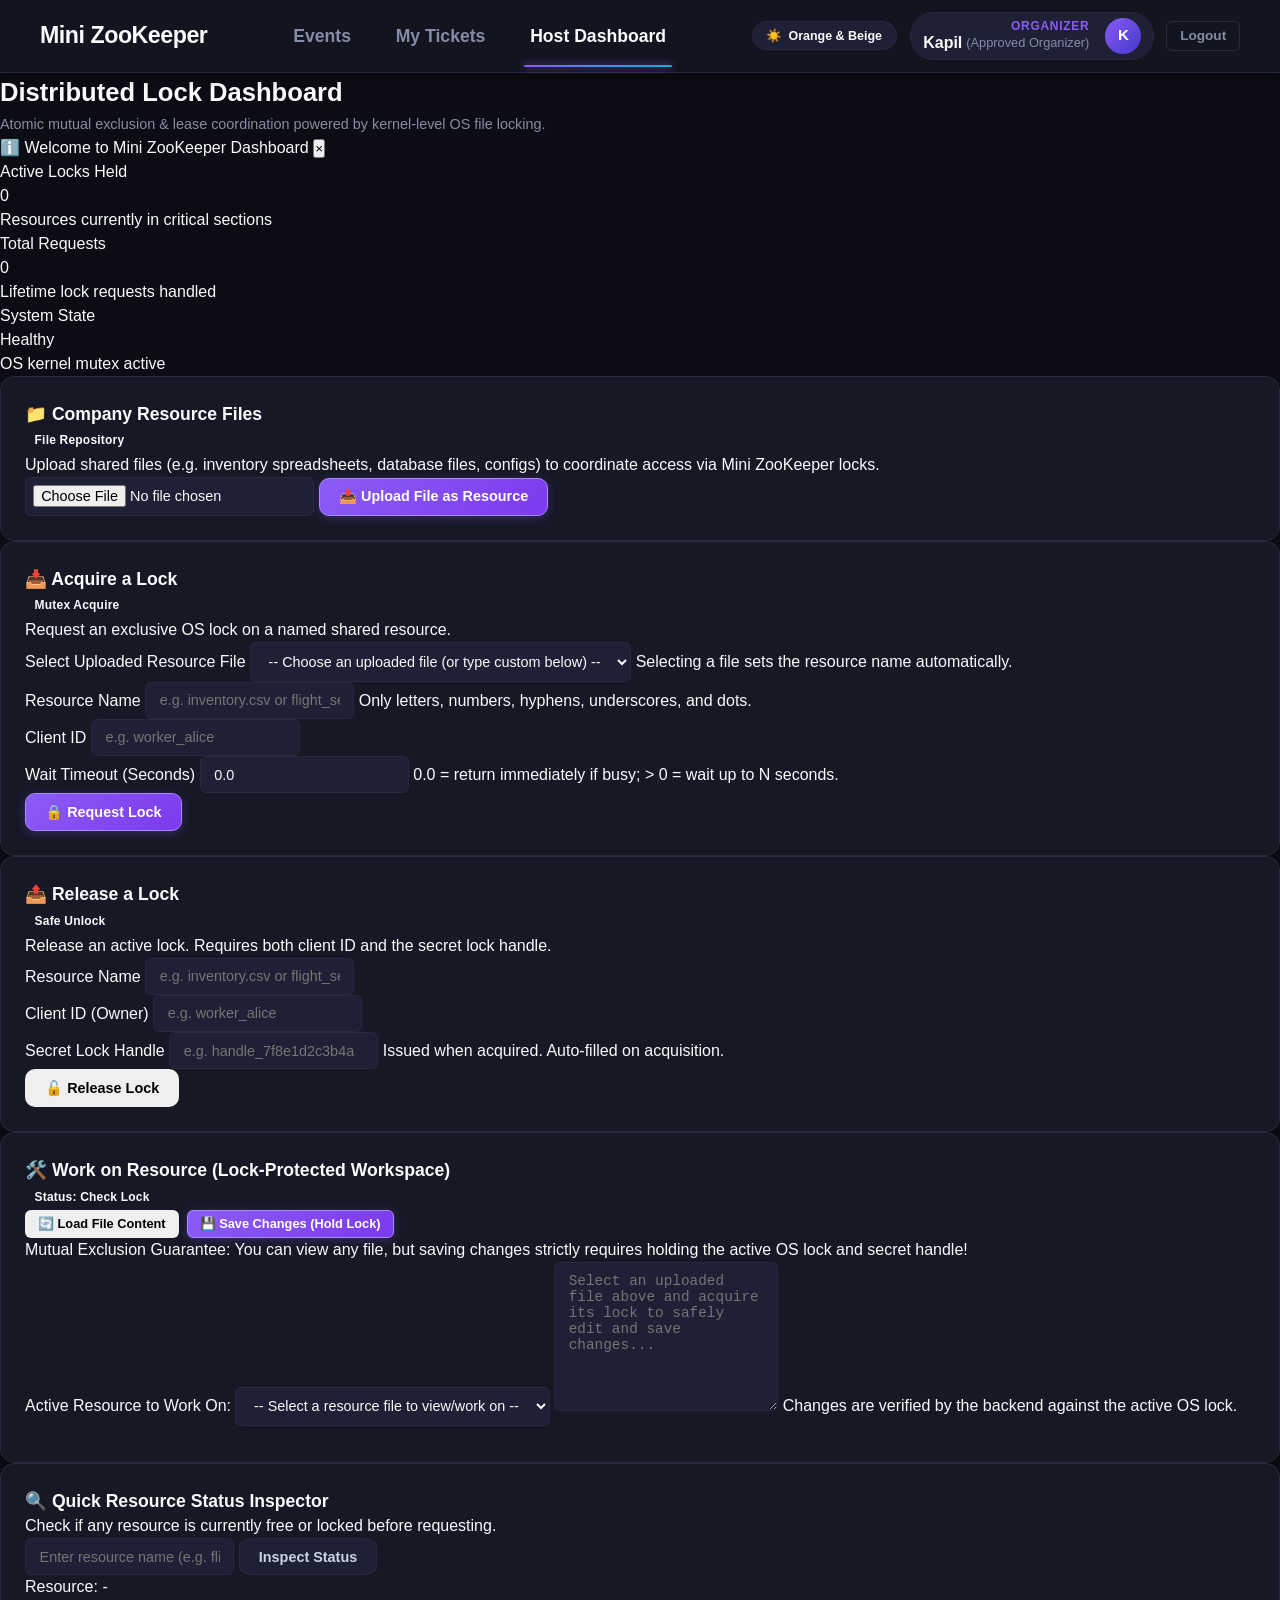
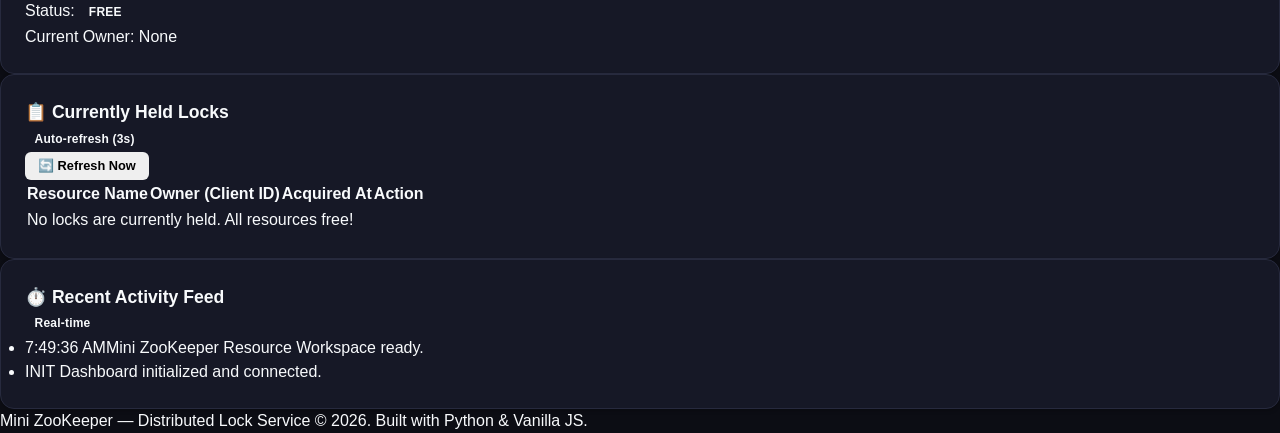
==== commit a24869d8: "feat: modernize host portal with dark/orange themes, restrict event creation to organizer, and add 1" ====
--- a/frontend/index.html
+++ b/frontend/index.html
@@ -6,30 +6,11 @@
   <title>Mini ZooKeeper — Distributed Lock Service</title>
   <!-- Link to our clean external CSS stylesheet -->
   <link rel="stylesheet" href="css/style.css">
+  <script src="js/booking-common.js"></script>
 </head>
 <body>
 
-  <!-- ===================================================================
-       1. TOP NAVIGATION BAR
-       =================================================================== -->
-  <header class="navbar">
-    <div class="nav-container">
-      <div class="nav-brand">
-        <span class="brand-icon">🔒</span>
-        <span class="brand-title">Mini ZooKeeper</span>
-      </div>
-      <nav class="nav-links">
-        <a href="events.html" class="nav-link" style="color: #60a5fa; font-weight: 700;">🎟️ Events & Tickets</a>
-        <a href="organizer.html" class="nav-link">Organizer</a>
-        <a href="index.html" class="nav-link active">Lock Manager</a>
-        <a href="analytics.html" class="nav-link">Telemetry</a>
-      </nav>
-      <div class="nav-status">
-        <span id="backend-status-indicator" class="status-dot connected"></span>
-        <span id="backend-status-text">Backend Connected</span>
-      </div>
-    </div>
-  </header>
+  <div id="navbar-placeholder"></div>
 
   <!-- ===================================================================
        2. MAIN CONTENT CONTAINER
@@ -346,6 +327,9 @@
   </footer>
 
   <!-- Script for Dashboard Logic -->
+  <script>
+    renderNavbar("organizer");
+  </script>
   <script src="js/dashboard.js"></script>
 </body>
 </html>
--- a/frontend/css/style.css
+++ b/frontend/css/style.css
@@ -1,31 +1,102 @@
 /* ==========================================================================
    frontend/css/style.css
-   Clean, modern styling for Mini ZooKeeper (Shared between Frontend A & B).
+   Mini ZooKeeper - Ultra-Sleek Dark Cyber Design System (Phases 1-9)
+   Matches Exact UI Specification from User Reference
    ========================================================================== */
 
 /* --------------------------------------------------------------------------
-   1. CSS Reset & Global Variables
+   1. Design Tokens & CSS Variables
    -------------------------------------------------------------------------- */
 :root {
-  --primary-color: #2563eb;       /* Royal Blue */
-  --primary-hover: #1d4ed8;
-  --secondary-color: #475569;     /* Slate */
-  --secondary-hover: #334155;
-  --bg-color: #f8fafc;            /* Light off-white */
-  --card-bg: #ffffff;
-  --text-dark: #0f172a;           /* Dark Slate */
-  --text-muted: #64748b;          /* Soft Gray */
-  --border-color: #e2e8f0;        /* Subtle Border */
-  --success-color: #16a34a;       /* Green */
-  --danger-color: #dc2626;        /* Red */
-  --warning-color: #d97706;       /* Amber */
-  --info-color: #0284c7;          /* Sky Blue */
-  --font-family: -apple-system, BlinkMacSystemFont, "Segoe UI", Roboto, Helvetica, Arial, sans-serif;
-  --border-radius: 8px;
-  --box-shadow: 0 1px 3px 0 rgba(0, 0, 0, 0.1), 0 1px 2px -1px rgba(0, 0, 0, 0.1);
-  --box-shadow-hover: 0 4px 6px -1px rgba(0, 0, 0, 0.1), 0 2px 4px -2px rgba(0, 0, 0, 0.1);
-}
-
+  --primary-color: #8b5cf6;       /* Vivid Violet / Primary */
+  --secondary-color: #1e2135;     /* Dark Slate / Secondary */
+  --bg-primary: #0c0d14;         /* Deepest dark background */
+  --bg-secondary: #12141f;       /* Body / section background */
+  --card-bg: #161826;            /* Primary card background */
+  --card-hover: #1b1e30;         /* Card hover state */
+  --card-inner: #1e2135;         /* Nested block background */
+  --border-color: #272a3e;       /* Card border */
+  --border-subtle: #1e2133;      /* Dividers */
+  --border-glow: #8b5cf6;        /* Neon purple highlight */
+
+  --text-primary: #f8fafc;       /* Crisp white */
+  --text-secondary: #cbd5e1;     /* Soft white */
+  --text-muted: #848da5;         /* Muted slate gray */
+
+  --purple-primary: #8b5cf6;     /* Vivid Violet */
+  --purple-hover: #7c3aed;
+  --purple-glow: rgba(139, 92, 246, 0.35);
+  --purple-subtle: rgba(139, 92, 246, 0.15);
+
+  --cyan-primary: #06b6d4;       /* Neon Cyan */
+  --cyan-subtle: rgba(6, 182, 212, 0.15);
+
+  --green-primary: #22c55e;      /* Emerald Green */
+  --green-subtle: rgba(34, 197, 94, 0.15);
+
+  --amber-primary: #f59e0b;      /* Amber / Orange */
+  --amber-subtle: rgba(245, 158, 11, 0.15);
+
+  --red-primary: #ef4444;        /* Crimson Red */
+  --red-subtle: rgba(239, 68, 68, 0.15);
+
+  --font-sans: -apple-system, BlinkMacSystemFont, "Segoe UI", Roboto, "Inter", Helvetica, Arial, sans-serif;
+  --font-mono: "JetBrains Mono", "Fira Code", Menlo, Monaco, Consolas, monospace;
+
+  --radius-sm: 6px;
+  --radius-md: 10px;
+  --radius-lg: 14px;
+  --radius-full: 9999px;
+
+  --shadow-sm: 0 2px 4px rgba(0, 0, 0, 0.2);
+  --shadow-md: 0 6px 16px rgba(0, 0, 0, 0.35);
+  --shadow-glow: 0 0 20px rgba(139, 92, 246, 0.15);
+}
+
+/* --------------------------------------------------------------------------
+   Light Theme: Warm Orange & Beige High-Contrast Palette
+   -------------------------------------------------------------------------- */
+[data-theme="light"] {
+  --primary-color: #ea580c;       /* Warm Tangerine / Terracotta Orange */
+  --secondary-color: #f5eedf;     /* Warm Creamy Beige */
+  --bg-primary: #fbf7f0;         /* Soft warm ivory / light beige background */
+  --bg-secondary: #f3ede2;       /* Warm beige header and section background */
+  --card-bg: #ffffff;            /* Crisp clean card background */
+  --card-hover: #fcf9f4;         /* Soft warm hover */
+  --card-inner: #f5efe6;         /* Beige container background */
+  --border-color: #decbb6;       /* Warm tan / soft beige border */
+  --border-subtle: #eadfce;      /* Subtle dividers */
+  --border-glow: #ea580c;        /* Warm neon orange highlight */
+
+  --text-primary: #292524;       /* Deep stone espresso - high contrast readability */
+  --text-secondary: #44403c;     /* Espresso dark brown-gray */
+  --text-muted: #78716c;         /* Warm taupe */
+
+  --purple-primary: #ea580c;     /* Replaces purple with vivid warm orange */
+  --purple-hover: #c2410c;       /* Deep rich terracotta orange */
+  --purple-glow: rgba(234, 88, 12, 0.35);
+  --purple-subtle: rgba(234, 88, 12, 0.15);
+
+  --cyan-primary: #0284c7;       /* Deep sky cyan */
+  --cyan-subtle: rgba(2, 132, 199, 0.15);
+
+  --green-primary: #15803d;      /* Deep forest green */
+  --green-subtle: rgba(21, 128, 61, 0.15);
+
+  --amber-primary: #d97706;      /* Rich amber */
+  --amber-subtle: rgba(217, 119, 6, 0.15);
+
+  --red-primary: #dc2626;        /* Crimson red */
+  --red-subtle: rgba(220, 38, 38, 0.15);
+
+  --shadow-sm: 0 2px 6px rgba(120, 113, 108, 0.08);
+  --shadow-md: 0 6px 18px rgba(120, 113, 108, 0.14);
+  --shadow-glow: 0 0 20px rgba(234, 88, 12, 0.22);
+}
+
+/* --------------------------------------------------------------------------
+   2. Reset & Global Base
+   -------------------------------------------------------------------------- */
 * {
   box-sizing: border-box;
   margin: 0;
@@ -33,504 +104,223 @@
 }
 
 body {
-  font-family: var(--font-family);
-  background-color: var(--bg-color);
-  color: var(--text-dark);
+  font-family: var(--font-sans);
+  background-color: var(--bg-primary);
+  color: var(--text-primary);
   line-height: 1.5;
   min-height: 100vh;
   display: flex;
   flex-direction: column;
+  -webkit-font-smoothing: antialiased;
+}
+
+a {
+  color: var(--purple-primary);
+  text-decoration: none;
+  transition: all 0.2s ease;
+}
+
+a:hover {
+  color: #a78bfa;
+}
+
+/* Container */
+.container {
+  max-width: 1200px;
+  margin: 0 auto;
+  padding: 1.5rem;
+  width: 100%;
 }
 
 /* --------------------------------------------------------------------------
-   2. Top Navigation Bar
+   3. Top Navigation Bar (Matches User Reference Image)
    -------------------------------------------------------------------------- */
 .navbar {
-  background-color: #0f172a;
+  background-color: var(--bg-secondary);
+  border-bottom: 1px solid var(--border-color);
+  padding: 0.75rem 2rem;
+  position: sticky;
+  top: 0;
+  z-index: 1000;
+  box-shadow: 0 4px 12px rgba(0, 0, 0, 0.4);
+}
+
+.nav-container {
+  max-width: 100%;
+  width: 100%;
+  margin: 0;
+  padding: 0 0.5rem;
+  display: flex;
+  align-items: center;
+  justify-content: space-between;
+  gap: 1.5rem;
+}
+
+.nav-brand {
+  display: flex;
+  align-items: center;
+  gap: 0.75rem;
+  font-size: 1.45rem;
+  font-weight: 900;
+  color: var(--text-primary);
+  letter-spacing: -0.02em;
+  text-decoration: none;
+}
+
+.brand-icon {
+  font-size: 1.5rem;
+}
+
+.nav-links {
+  display: flex;
+  align-items: center;
+  gap: 2rem;
+}
+
+.nav-link {
+  color: var(--text-muted);
+  font-size: 1.1rem;
+  font-weight: 700;
+  padding: 0.5rem 0.4rem;
+  text-decoration: none;
+  position: relative;
+  transition: color 0.2s ease;
+}
+
+.nav-link:hover {
+  color: var(--text-primary);
+}
+
+.nav-link.active {
+  color: var(--text-primary);
+}
+
+.nav-link.active::after {
+  content: "";
+  position: absolute;
+  bottom: -0.65rem;
+  left: 0;
+  right: 0;
+  height: 2px;
+  background: linear-gradient(90deg, var(--purple-primary), var(--cyan-primary));
+  border-radius: 2px;
+  box-shadow: 0 0 8px var(--purple-primary);
+}
+
+/* Nav User Profile Widget (Right side) */
+.nav-user {
+  display: flex;
+  align-items: center;
+  gap: 0.75rem;
+  background: var(--card-inner);
+  border: 1px solid var(--border-color);
+  padding: 0.3rem 0.75rem;
+  border-radius: var(--radius-full);
+  cursor: pointer;
+  transition: border-color 0.2s ease;
+}
+
+.nav-user:hover {
+  border-color: var(--purple-primary);
+}
+
+.user-avatar {
+  width: 28px;
+  height: 28px;
+  border-radius: 50%;
+  background: linear-gradient(135deg, #7c3aed, #2563eb);
   color: #ffffff;
-  padding: 0.85rem 1.5rem;
-  box-shadow: 0 2px 4px rgba(0, 0, 0, 0.15);
-}
-
-.nav-container {
-  max-width: 1200px;
-  margin: 0 auto;
-  display: flex;
-  align-items: center;
+  display: flex;
+  align-items: center;
+  justify-content: center;
+  font-size: 0.8rem;
+  font-weight: 700;
+}
+
+.user-details {
+  display: flex;
+  flex-direction: column;
+  line-height: 1.1;
+  text-align: left;
+}
+
+.user-name {
+  font-size: 0.85rem;
+  font-weight: 700;
+  color: var(--text-primary);
+}
+
+.user-role-tag {
+  font-size: 0.7rem;
+  color: var(--text-muted);
+}
+
+/* --------------------------------------------------------------------------
+   4. Cards, Headers & UI Layout
+   -------------------------------------------------------------------------- */
+.page-header-row {
+  display: flex;
   justify-content: space-between;
+  align-items: center;
   flex-wrap: wrap;
   gap: 1rem;
-}
-
-.nav-brand {
+  margin-bottom: 1.5rem;
+}
+
+.page-title {
+  font-size: 1.6rem;
+  font-weight: 800;
+  color: var(--text-primary);
   display: flex;
   align-items: center;
   gap: 0.5rem;
-  font-size: 1.25rem;
-  font-weight: 700;
-  letter-spacing: -0.025em;
-}
-
-.brand-icon {
-  font-size: 1.4rem;
-}
-
-.nav-links {
-  display: flex;
-  gap: 0.75rem;
-}
-
-.nav-link {
-  color: #94a3b8;
-  text-decoration: none;
-  font-size: 0.95rem;
-  font-weight: 500;
-  padding: 0.4rem 0.8rem;
-  border-radius: 6px;
+}
+
+.page-subtitle {
+  font-size: 0.9rem;
+  color: var(--text-muted);
+  margin-top: 0.2rem;
+}
+
+.card {
+  background: var(--card-bg);
+  border: 1px solid var(--border-color);
+  border-radius: var(--radius-lg);
+  padding: 1.5rem;
+  box-shadow: var(--shadow-sm);
   transition: all 0.2s ease;
 }
 
-.nav-link:hover {
-  color: #ffffff;
-  background-color: rgba(255, 255, 255, 0.1);
-}
-
-.nav-link.active {
-  color: #ffffff;
-  background-color: var(--primary-color);
-}
-
-.nav-status {
-  display: flex;
-  align-items: center;
-  gap: 0.5rem;
-  font-size: 0.85rem;
-  font-weight: 500;
-  color: #cbd5e1;
-}
-
-.status-dot {
-  width: 10px;
-  height: 10px;
-  border-radius: 50%;
-  display: inline-block;
-}
-
-.status-dot.connected {
-  background-color: var(--success-color);
-  box-shadow: 0 0 6px var(--success-color);
-}
-
-.status-dot.offline {
-  background-color: var(--danger-color);
-}
-
-/* --------------------------------------------------------------------------
-   3. Main Container & Dashboard Header
-   -------------------------------------------------------------------------- */
-.main-container {
-  max-width: 1200px;
-  width: 100%;
-  margin: 1.5rem auto;
-  padding: 0 1rem;
-  flex: 1;
-}
-
-.dashboard-header {
-  margin-bottom: 1.5rem;
-}
-
-.page-title {
-  font-size: 1.85rem;
-  font-weight: 700;
-  color: var(--text-dark);
-  margin-bottom: 0.25rem;
-}
-
-.page-subtitle {
-  color: var(--text-muted);
-  font-size: 0.95rem;
-}
-
-/* --------------------------------------------------------------------------
-   4. Alert / Notification Banner
-   -------------------------------------------------------------------------- */
-.alert-banner {
-  display: flex;
-  align-items: center;
+.card:hover {
+  border-color: #353952;
+}
+
+.card-header-clean {
+  display: flex;
   justify-content: space-between;
-  padding: 0.85rem 1.25rem;
-  border-radius: var(--border-radius);
-  margin-bottom: 1.5rem;
-  font-size: 0.95rem;
-  border: 1px solid transparent;
-  transition: opacity 0.3s ease;
-}
-
-.alert-banner.hidden {
-  display: none;
-}
-
-.alert-banner.alert-success {
-  background-color: #ecfdf5;
-  color: #065f46;
-  border-color: #a7f3d0;
-}
-
-.alert-banner.alert-danger {
-  background-color: #fef2f2;
-  color: #991b1b;
-  border-color: #fecaca;
-}
-
-.alert-banner.alert-warning {
-  background-color: #fffbeb;
-  color: #92400e;
-  border-color: #fde68a;
-}
-
-.alert-banner.alert-info {
-  background-color: #f0f9ff;
-  color: #075985;
-  border-color: #bae6fd;
-}
-
-.alert-close-btn {
-  background: none;
-  border: none;
-  font-size: 1.25rem;
-  line-height: 1;
-  color: inherit;
-  cursor: pointer;
-  padding: 0 0.25rem;
-}
-
-/* --------------------------------------------------------------------------
-   5. Stats KPI Grid
-   -------------------------------------------------------------------------- */
-.stats-grid {
-  display: grid;
-  grid-template-columns: repeat(auto-fit, minmax(260px, 1fr));
-  gap: 1rem;
-  margin-bottom: 1.5rem;
-}
-
-.stat-card {
-  background-color: var(--card-bg);
-  border: 1px solid var(--border-color);
-  border-radius: var(--border-radius);
-  padding: 1.25rem;
-  box-shadow: var(--box-shadow);
-  transition: transform 0.2s ease, box-shadow 0.2s ease;
-}
-
-.stat-card:hover {
-  transform: translateY(-2px);
-  box-shadow: var(--box-shadow-hover);
-}
-
-.stat-label {
-  font-size: 0.85rem;
-  font-weight: 600;
-  text-transform: uppercase;
-  letter-spacing: 0.05em;
-  color: var(--text-muted);
-  margin-bottom: 0.5rem;
-}
-
-.stat-value {
-  font-size: 2rem;
-  font-weight: 700;
-  color: var(--text-dark);
-  line-height: 1.1;
-  margin-bottom: 0.25rem;
-}
-
-.stat-desc {
-  font-size: 0.8rem;
-  color: var(--text-muted);
-}
-
-.text-success {
-  color: var(--success-color);
-}
-
-/* --------------------------------------------------------------------------
-   6. Cards & Containers
-   -------------------------------------------------------------------------- */
-.upload-card {
-  border-left: 4px solid var(--info-color);
-}
-
-.workspace-card {
-  border-left: 4px solid var(--primary-color);
-}
-
-.management-grid {
-  display: grid;
-  grid-template-columns: 1fr 1fr;
-  gap: 1.5rem;
-  margin-bottom: 1.5rem;
-}
-
-@media (max-width: 860px) {
-  .management-grid {
-    grid-template-columns: 1fr;
-  }
-}
-
-.card {
-  background-color: var(--card-bg);
-  border: 1px solid var(--border-color);
-  border-radius: var(--border-radius);
-  padding: 1.25rem;
-  box-shadow: var(--box-shadow);
-  margin-bottom: 1.5rem;
-}
-
-/* Form Styles */
-.form-group {
+  align-items: center;
   margin-bottom: 1rem;
-}
-
-.form-label {
-  display: block;
-  font-size: 0.85rem;
-  font-weight: 600;
-  color: var(--text-dark);
-  margin-bottom: 0.35rem;
-}
-
-.form-hint {
-  display: block;
-  font-size: 0.75rem;
-  color: var(--text-muted);
-  margin-top: 0.25rem;
-}
-
-.btn-block {
-  width: 100%;
-  padding: 0.75rem;
-  font-size: 0.95rem;
-  margin-top: 0.5rem;
-}
-
-.btn-danger {
-  background-color: var(--danger-color);
-  color: #ffffff;
-}
-
-.btn-danger:hover {
-  background-color: #b91c1c;
-}
-
-.btn:disabled {
-  opacity: 0.6;
-  cursor: not-allowed;
-}
-
-.card-header-flex {
-  display: flex;
-  align-items: center;
-  justify-content: space-between;
-  margin-bottom: 1rem;
-  padding-bottom: 0.5rem;
-  border-bottom: 1px solid var(--border-color);
+  padding-bottom: 0.75rem;
+  border-bottom: 1px solid var(--border-subtle);
 }
 
 .card-title {
-  font-size: 1.15rem;
-  font-weight: 600;
-  color: var(--text-dark);
-}
-
-.card-subtitle {
-  font-size: 0.85rem;
-  color: var(--text-muted);
-  margin-top: 0.25rem;
-  margin-bottom: 1rem;
-}
-
-/* Inspector Form */
-.inspector-form {
-  display: flex;
-  gap: 0.75rem;
-  flex-wrap: wrap;
-}
-
-.form-input {
-  flex: 1;
-  min-width: 240px;
-  padding: 0.6rem 0.85rem;
-  border: 1px solid var(--border-color);
-  border-radius: 6px;
-  font-size: 0.95rem;
-  color: var(--text-dark);
-  outline: none;
-  transition: border-color 0.2s ease, box-shadow 0.2s ease;
-}
-
-.form-input:focus {
-  border-color: var(--primary-color);
-  box-shadow: 0 0 0 3px rgba(37, 99, 235, 0.15);
-}
-
-.inspector-result {
-  margin-top: 1rem;
-  padding: 0.85rem 1rem;
-  background-color: #f1f5f9;
-  border-radius: 6px;
-  display: flex;
-  gap: 1.5rem;
-  flex-wrap: wrap;
-  font-size: 0.9rem;
-}
-
-.inspector-result.hidden {
-  display: none;
-}
-
-.result-row {
-  display: flex;
-  align-items: center;
-  gap: 0.5rem;
-}
-
-.result-label {
-  font-weight: 600;
-  color: var(--text-muted);
-}
-
-.result-val {
-  font-weight: 600;
-  color: var(--text-dark);
-}
-
-/* --------------------------------------------------------------------------
-   7. Two-Column Dashboard Layout
-   -------------------------------------------------------------------------- */
-.dashboard-columns {
-  display: grid;
-  grid-template-columns: 2fr 1.2fr;
-  gap: 1.5rem;
-}
-
-@media (max-width: 860px) {
-  .dashboard-columns {
-    grid-template-columns: 1fr;
-  }
-}
-
-/* --------------------------------------------------------------------------
-   8. Tables
-   -------------------------------------------------------------------------- */
-.table-responsive {
-  overflow-x: auto;
-}
-
-.locks-table {
-  width: 100%;
-  border-collapse: collapse;
-  font-size: 0.9rem;
-  text-align: left;
-}
-
-.locks-table th {
-  background-color: #f8fafc;
-  color: var(--text-muted);
-  font-weight: 600;
-  text-transform: uppercase;
-  font-size: 0.75rem;
-  letter-spacing: 0.05em;
-  padding: 0.75rem 0.85rem;
-  border-bottom: 1px solid var(--border-color);
-}
-
-.locks-table td {
-  padding: 0.75rem 0.85rem;
-  border-bottom: 1px solid var(--border-color);
-  color: var(--text-dark);
-}
-
-.locks-table tr:hover {
-  background-color: #f8fafc;
-}
-
-.empty-row td {
-  text-align: center;
-  color: var(--text-muted);
-  padding: 1.5rem 0;
-  font-style: italic;
-}
-
-/* --------------------------------------------------------------------------
-   9. Activity List
-   -------------------------------------------------------------------------- */
-.activity-list {
-  list-style: none;
-  display: flex;
-  flex-direction: column;
-  gap: 0.65rem;
-  max-height: 280px;
-  overflow-y: auto;
-}
-
-.activity-item {
-  display: flex;
-  align-items: center;
-  gap: 0.65rem;
-  font-size: 0.85rem;
-  padding: 0.4rem 0.5rem;
-  border-radius: 4px;
-  background-color: #f8fafc;
-}
-
-.activity-text {
-  color: var(--text-dark);
-  flex: 1;
-  word-break: break-all;
-}
-
-/* --------------------------------------------------------------------------
-   10. Badges & Buttons
-   -------------------------------------------------------------------------- */
-.badge {
-  display: inline-block;
-  padding: 0.2rem 0.55rem;
-  font-size: 0.75rem;
-  font-weight: 600;
-  border-radius: 9999px;
-  text-transform: uppercase;
-}
-
-.badge-free {
-  background-color: #dcfce7;
-  color: #15803d;
-}
-
-.badge-locked {
-  background-color: #fee2e2;
-  color: #b91c1c;
-}
-
-.badge-info {
-  background-color: #e0f2fe;
-  color: #0369a1;
-}
-
-.badge-neutral {
-  background-color: #e2e8f0;
-  color: #475569;
-}
-
+  font-size: 1.1rem;
+  font-weight: 700;
+  color: var(--text-primary);
+}
+
+/* Buttons */
 .btn {
   display: inline-flex;
   align-items: center;
   justify-content: center;
-  padding: 0.55rem 1rem;
+  gap: 0.5rem;
+  font-family: inherit;
   font-size: 0.9rem;
   font-weight: 600;
-  border-radius: 6px;
+  padding: 0.6rem 1.2rem;
+  border-radius: var(--radius-md);
   border: 1px solid transparent;
   cursor: pointer;
   transition: all 0.2s ease;
@@ -538,177 +328,480 @@
 }
 
 .btn-primary {
-  background-color: var(--primary-color);
+  background: linear-gradient(135deg, #8b5cf6 0%, #7c3aed 100%);
   color: #ffffff;
+  border-color: #a78bfa;
+  box-shadow: 0 2px 10px rgba(139, 92, 246, 0.3);
 }
 
 .btn-primary:hover {
-  background-color: var(--primary-hover);
+  background: linear-gradient(135deg, #7c3aed 0%, #6d28d9 100%);
+  box-shadow: 0 4px 14px rgba(139, 92, 246, 0.45);
+  color: #ffffff;
+  transform: translateY(-1px);
 }
 
 .btn-secondary {
-  background-color: var(--secondary-color);
+  background: var(--card-inner);
+  border-color: var(--border-color);
+  color: var(--text-secondary);
+}
+
+.btn-secondary:hover {
+  background: #25283d;
+  border-color: var(--purple-primary);
   color: #ffffff;
 }
 
-.btn-secondary:hover {
-  background-color: var(--secondary-hover);
-}
-
-.btn-outline {
-  background-color: transparent;
-  border-color: var(--border-color);
-  color: var(--text-dark);
-}
-
-.btn-outline:hover {
-  background-color: #f1f5f9;
-}
-
 .btn-sm {
-  padding: 0.3rem 0.6rem;
+  padding: 0.35rem 0.75rem;
   font-size: 0.8rem;
+  border-radius: var(--radius-sm);
+}
+
+/* Badges */
+.badge {
+  display: inline-flex;
+  align-items: center;
+  gap: 0.4rem;
+  padding: 0.25rem 0.6rem;
+  border-radius: var(--radius-full);
+  font-size: 0.75rem;
+  font-weight: 700;
+  letter-spacing: 0.2px;
+}
+
+.badge-purple {
+  background: var(--purple-subtle);
+  color: #c084fc;
+  border: 1px solid rgba(139, 92, 246, 0.4);
+}
+
+.badge-green {
+  background: var(--green-subtle);
+  color: #4ade80;
+  border: 1px solid rgba(34, 197, 94, 0.3);
+}
+
+.badge-amber {
+  background: var(--amber-subtle);
+  color: #fbbf24;
+  border: 1px solid rgba(245, 158, 11, 0.3);
+}
+
+.badge-red {
+  background: var(--red-subtle);
+  color: #f87171;
+  border: 1px solid rgba(239, 68, 68, 0.3);
+}
+
+.badge-muted {
+  background: rgba(148, 163, 184, 0.1);
+  color: #94a3b8;
+  border: 1px solid rgba(148, 163, 184, 0.2);
 }
 
 /* --------------------------------------------------------------------------
-   11. Footer
+   5. My Tickets View (Exact Match to User's Left Screenshot)
    -------------------------------------------------------------------------- */
-.footer {
-  background-color: #ffffff;
-  border-top: 1px solid var(--border-color);
-  padding: 1.25rem 1rem;
-  margin-top: auto;
+.ticket-card {
+  background: var(--card-bg);
+  border: 1px solid #282b3f;
+  border-radius: var(--radius-lg);
+  display: flex;
+  justify-content: space-between;
+  align-items: center;
+  padding: 1.5rem 1.75rem;
+  margin-bottom: 1.25rem;
+  box-shadow: 0 4px 18px rgba(0, 0, 0, 0.3);
+  position: relative;
+  transition: transform 0.2s ease, border-color 0.2s ease;
+}
+
+.ticket-card:hover {
+  transform: translateY(-2px);
+  border-color: #3b3f5c;
+  box-shadow: 0 8px 24px rgba(0, 0, 0, 0.45);
+}
+
+.ticket-main {
+  display: flex;
+  align-items: center;
+  gap: 1.5rem;
+  flex: 1;
+}
+
+/* Date Box */
+.ticket-date-box {
+  background: #191c2b;
+  border: 1px solid #2a2e46;
+  border-radius: var(--radius-md);
+  padding: 0.75rem 1rem;
   text-align: center;
+  min-width: 72px;
+}
+
+.ticket-date-month {
+  font-size: 0.75rem;
+  font-weight: 800;
+  text-transform: uppercase;
+  color: var(--text-muted);
+  letter-spacing: 1px;
+}
+
+.ticket-date-day {
+  font-size: 1.85rem;
+  font-weight: 900;
+  color: var(--text-primary);
+  line-height: 1.05;
+  margin-top: 2px;
+}
+
+/* Ticket Info */
+.ticket-info {
+  flex: 1;
+}
+
+.ticket-event-title {
+  font-size: 1.25rem;
+  font-weight: 800;
+  color: var(--text-primary);
+  margin-bottom: 0.25rem;
+  line-height: 1.25;
+}
+
+.ticket-event-venue {
+  font-size: 0.9rem;
+  color: var(--text-muted);
+  margin-bottom: 0.6rem;
+}
+
+.seat-row-badge {
+  display: inline-block;
+  background: rgba(139, 92, 246, 0.2);
+  color: #c084fc;
+  border: 1px solid rgba(139, 92, 246, 0.45);
+  font-size: 0.75rem;
+  font-weight: 800;
+  letter-spacing: 0.5px;
+  padding: 0.25rem 0.65rem;
+  border-radius: var(--radius-sm);
+  margin-bottom: 0.75rem;
+  text-transform: uppercase;
+}
+
+.ticket-footer-stats {
+  display: flex;
+  gap: 2.5rem;
+}
+
+.ticket-stat-col {
+  display: flex;
+  flex-direction: column;
+}
+
+.ticket-stat-label {
+  font-size: 0.7rem;
+  font-weight: 700;
+  text-transform: uppercase;
+  color: var(--text-muted);
+  letter-spacing: 0.5px;
+}
+
+.ticket-stat-val {
+  font-size: 1.05rem;
+  font-weight: 800;
+  color: var(--text-primary);
+  margin-top: 2px;
+}
+
+/* Ticket QR & Action Section (Right) */
+.ticket-aside {
+  display: flex;
+  flex-direction: column;
+  align-items: center;
+  justify-content: center;
+  padding-left: 2rem;
+  border-left: 2px dashed #282b3f;
+  min-width: 170px;
+}
+
+.ticket-status-pill {
+  display: inline-flex;
+  align-items: center;
+  gap: 6px;
+  background: rgba(34, 197, 94, 0.15);
+  color: #4ade80;
+  border: 1px solid rgba(34, 197, 94, 0.35);
+  padding: 0.2rem 0.65rem;
+  border-radius: var(--radius-full);
+  font-size: 0.75rem;
+  font-weight: 700;
+  margin-bottom: 0.75rem;
+}
+
+.ticket-status-dot {
+  width: 6px;
+  height: 6px;
+  border-radius: 50%;
+  background-color: #22c55e;
+  box-shadow: 0 0 6px #22c55e;
+}
+
+.ticket-qr-frame {
+  background: #ffffff;
+  padding: 6px;
+  border-radius: var(--radius-md);
+  width: 96px;
+  height: 96px;
+  display: flex;
+  align-items: center;
+  justify-content: center;
+  margin-bottom: 0.75rem;
+  box-shadow: 0 2px 8px rgba(0, 0, 0, 0.4);
+}
+
+.ticket-qr-frame img {
+  width: 100%;
+  height: 100%;
+  object-fit: contain;
+}
+
+.ticket-btn-action {
+  background: #1c1f30;
+  border: 1px solid #2e334d;
+  color: var(--text-secondary);
+  font-size: 0.8rem;
+  font-weight: 600;
+  padding: 0.4rem 1.15rem;
+  border-radius: var(--radius-md);
+  cursor: pointer;
+  transition: all 0.2s ease;
+  width: 100%;
+  text-align: center;
+}
+
+.ticket-btn-action:hover {
+  background: #252940;
+  border-color: var(--purple-primary);
+  color: #ffffff;
+}
+
+/* --------------------------------------------------------------------------
+   6. Lock Engine & Telemetry Overview (Exact Match to User's Right Screenshot)
+   -------------------------------------------------------------------------- */
+.telemetry-grid-top {
+  display: grid;
+  grid-template-columns: 1fr 1fr;
+  gap: 1.25rem;
+  margin-bottom: 1.25rem;
+}
+
+@media (max-width: 900px) {
+  .telemetry-grid-top {
+    grid-template-columns: 1fr;
+  }
+}
+
+/* Latency Canvas Card */
+.latency-card {
+  background: var(--card-bg);
+  border: 1px solid var(--border-color);
+  border-radius: var(--radius-lg);
+  padding: 1.25rem;
+  display: flex;
+  flex-direction: column;
+}
+
+.latency-header {
+  display: flex;
+  justify-content: space-between;
+  align-items: center;
+  margin-bottom: 1rem;
+}
+
+.latency-title {
+  font-size: 1.05rem;
+  font-weight: 700;
+  color: var(--text-primary);
+}
+
+.latency-badge {
+  display: flex;
+  align-items: center;
+  gap: 6px;
+  background: rgba(139, 92, 246, 0.15);
+  border: 1px solid rgba(139, 92, 246, 0.3);
+  color: #c084fc;
+  font-size: 0.75rem;
+  font-weight: 700;
+  padding: 0.2rem 0.6rem;
+  border-radius: var(--radius-full);
+}
+
+.latency-badge-dot {
+  width: 6px;
+  height: 6px;
+  border-radius: 50%;
+  background: #a855f7;
+  box-shadow: 0 0 6px #a855f7;
+}
+
+.latency-canvas-container {
+  width: 100%;
+  height: 220px;
+  position: relative;
+}
+
+/* ZooKeeper Nodes Card */
+.nodes-card {
+  background: var(--card-bg);
+  border: 1px solid var(--border-color);
+  border-radius: var(--radius-lg);
+  padding: 1.25rem;
+}
+
+.nodes-title {
+  font-size: 1.05rem;
+  font-weight: 700;
+  color: var(--text-primary);
+  margin-bottom: 1rem;
+}
+
+.nodes-grid {
+  display: grid;
+  grid-template-columns: 1fr 1fr;
+  gap: 0.75rem;
+}
+
+.node-item {
+  background: var(--card-inner);
+  border: 1px solid var(--border-color);
+  border-radius: var(--radius-md);
+  padding: 0.75rem 1rem;
+  display: flex;
+  align-items: center;
+  justify-content: space-between;
+  transition: all 0.2s ease;
+}
+
+.node-item.leader {
+  background: rgba(124, 58, 237, 0.15);
+  border-color: rgba(139, 92, 246, 0.5);
+}
+
+.node-name {
   font-size: 0.85rem;
-  color: var(--text-muted);
-}
-
-
-/* ==========================================================================
-   Frontend B: Activity Logs & Analytics Specific Styling
-   ========================================================================== */
-
-/* Status Badges */
-.status-badge {
-  display: inline-block;
-  padding: 0.25rem 0.6rem;
-  font-size: 0.78rem;
-  font-weight: 700;
-  border-radius: 9999px;
-  text-transform: uppercase;
+  font-weight: 700;
+  color: var(--text-primary);
+  font-family: var(--font-mono);
+}
+
+.node-role-badge {
+  font-size: 0.7rem;
+  font-weight: 800;
   letter-spacing: 0.5px;
-  border: 1px solid transparent;
-}
-
-.badge-requested {
-  background-color: #fef3c7;
-  color: #92400e;
-  border-color: #fcd34d;
-}
-
-.badge-acquired {
-  background-color: #dbeafe;
-  color: #1e40af;
-  border-color: #93c5fd;
-}
-
-.badge-released {
-  background-color: #dcfce7;
-  color: #166534;
-  border-color: #86efac;
-}
-
-.badge-timed_out,
-.badge-timed-out {
-  background-color: #ffedd5;
-  color: #9a3412;
-  border-color: #fdba74;
-}
-
-.badge-failed {
-  background-color: #fee2e2;
-  color: #991b1b;
-  border-color: #fca5a5;
-}
-
-/* Code Pills */
-.code-pill {
-  font-family: ui-monospace, SFMono-Regular, Menlo, Monaco, Consolas, monospace;
-  background-color: #f1f5f9;
-  color: #0f172a;
-  padding: 2px 6px;
+  padding: 0.2rem 0.5rem;
   border-radius: 4px;
+}
+
+.node-role-badge.leader {
+  background: #7c3aed;
+  color: #ffffff;
+}
+
+.node-role-badge.follower {
+  background: rgba(71, 85, 105, 0.3);
+  color: #94a3b8;
+  border: 1px solid rgba(148, 163, 184, 0.2);
+}
+
+.pulse-wave {
+  color: #22c55e;
+  font-size: 0.9rem;
+  animation: pulseGlow 1.8s infinite ease-in-out;
+}
+
+@keyframes pulseGlow {
+  0%, 100% { opacity: 0.4; }
+  50% { opacity: 1; }
+}
+
+/* Terminal Console (Acquisition Logs) */
+.terminal-card {
+  background: #090a10;
+  border: 1px solid #1f2233;
+  border-radius: var(--radius-lg);
+  overflow: hidden;
+  box-shadow: 0 6px 20px rgba(0, 0, 0, 0.5);
+}
+
+.terminal-header {
+  background: #11131c;
+  padding: 0.75rem 1.25rem;
+  border-bottom: 1px solid #1e2133;
+  display: flex;
+  justify-content: space-between;
+  align-items: center;
+}
+
+.terminal-title {
+  font-size: 0.95rem;
+  font-weight: 700;
+  color: var(--text-secondary);
+  display: flex;
+  align-items: center;
+  gap: 0.5rem;
+}
+
+.terminal-controls {
+  display: flex;
+  gap: 6px;
+}
+
+.term-dot {
+  width: 10px;
+  height: 10px;
+  border-radius: 50%;
+  background: #334155;
+}
+
+.terminal-body {
+  padding: 1.25rem;
+  font-family: var(--font-mono);
   font-size: 0.85rem;
-  border: 1px solid #e2e8f0;
-}
-
-/* Custom Cards */
-.custom-card {
-  background: #ffffff;
-  border: 1px solid #e2e8f0;
-  border-radius: 8px;
-  box-shadow: 0 1px 3px rgba(0, 0, 0, 0.04);
-  margin-bottom: 1.5rem;
-}
-
-.card-header-clean {
-  padding: 1rem 1.25rem;
-  background-color: #ffffff;
-  border-bottom: 1px solid #e2e8f0;
-  font-weight: 600;
-  display: flex;
-  justify-content: space-between;
-  align-items: center;
-}
-
-/* Metric KPI Cards (for Analytics page) */
-.metric-card {
-  background: #ffffff;
-  border: 1px solid #e2e8f0;
-  border-radius: 8px;
-  padding: 1.25rem;
-  text-align: center;
-  transition: transform 0.15s ease, box-shadow 0.15s ease;
-}
-
-.metric-card:hover {
-  transform: translateY(-2px);
-  box-shadow: 0 4px 6px -1px rgba(0, 0, 0, 0.08);
-}
-
-.metric-value {
-  font-size: 1.85rem;
-  font-weight: 700;
-  color: #0f172a;
-  margin-top: 0.25rem;
-  margin-bottom: 0.25rem;
-}
-
-.metric-label {
-  font-size: 0.8rem;
-  text-transform: uppercase;
+  color: #cbd5e1;
+  max-height: 280px;
+  overflow-y: auto;
+  line-height: 1.8;
+}
+
+.term-time {
   color: #64748b;
-  font-weight: 600;
-  letter-spacing: 0.5px;
-}
-
-/* State Banners */
-.state-box {
-  padding: 3rem 1.5rem;
-  text-align: center;
-  color: #64748b;
-}
-
-.state-box i,
-.state-box .spinner-border {
-  margin-bottom: 0.75rem;
-}
-
-/* ==========================================================================
-   8. Event Ticket Booking & Seat Layout Styling (Phases 7 & 8)
-   ========================================================================== */
-
-/* Event Catalog Grid */
+}
+
+.term-acquired {
+  color: #c084fc;
+  font-weight: 700;
+}
+
+.term-released {
+  color: #38bdf8;
+  font-weight: 700;
+}
+
+.term-pending {
+  color: #fbbf24;
+  font-weight: 700;
+}
+
+.term-node {
+  color: #94a3b8;
+}
+
+/* --------------------------------------------------------------------------
+   7. Events Catalog Grid & Cards
+   -------------------------------------------------------------------------- */
 .events-grid {
   display: grid;
   grid-template-columns: repeat(auto-fill, minmax(280px, 1fr));
@@ -717,26 +810,27 @@
 }
 
 .event-card {
-  background: #ffffff;
+  background: var(--card-bg);
   border: 1px solid var(--border-color);
-  border-radius: var(--border-radius);
+  border-radius: var(--radius-lg);
   overflow: hidden;
-  box-shadow: var(--box-shadow);
+  box-shadow: var(--shadow-sm);
   display: flex;
   flex-direction: column;
-  transition: transform 0.2s ease, box-shadow 0.2s ease;
+  transition: transform 0.2s ease, border-color 0.2s ease, box-shadow 0.2s ease;
 }
 
 .event-card:hover {
   transform: translateY(-4px);
-  box-shadow: 0 10px 15px -3px rgba(0, 0, 0, 0.1);
+  border-color: #383d5a;
+  box-shadow: 0 10px 24px rgba(0, 0, 0, 0.4);
 }
 
 .event-poster {
   width: 100%;
-  height: 180px;
+  height: 175px;
   object-fit: cover;
-  background-color: #1e293b;
+  background-color: #121420;
 }
 
 .event-card-body {
@@ -750,21 +844,21 @@
   display: flex;
   align-items: center;
   gap: 0.5rem;
-  font-size: 0.85rem;
+  font-size: 0.8rem;
   color: var(--text-muted);
   margin-bottom: 0.5rem;
 }
 
 .event-title {
   font-size: 1.15rem;
-  font-weight: 700;
-  color: var(--text-dark);
-  margin-bottom: 0.5rem;
+  font-weight: 800;
+  color: var(--text-primary);
+  margin-bottom: 0.4rem;
   line-height: 1.3;
 }
 
 .event-desc {
-  font-size: 0.9rem;
+  font-size: 0.85rem;
   color: var(--text-muted);
   margin-bottom: 1rem;
   flex-grow: 1;
@@ -778,41 +872,43 @@
   display: flex;
   justify-content: space-between;
   align-items: center;
-  padding-top: 0.75rem;
-  border-top: 1px solid var(--border-color);
+  padding-top: 0.85rem;
+  border-top: 1px solid var(--border-subtle);
   margin-top: auto;
 }
 
 .event-price {
-  font-size: 1.2rem;
-  font-weight: 700;
-  color: var(--primary-color);
-}
-
-/* Seat Selection Grid & Theater Layout */
+  font-size: 1.25rem;
+  font-weight: 800;
+  color: #ffffff;
+}
+
+/* --------------------------------------------------------------------------
+   8. Seating Layout (Theaters & Stadiums)
+   -------------------------------------------------------------------------- */
 .theater-container {
-  background: #ffffff;
+  background: var(--card-bg);
   border: 1px solid var(--border-color);
-  border-radius: var(--border-radius);
+  border-radius: var(--radius-lg);
   padding: 2rem;
   margin: 1.5rem 0;
   text-align: center;
-  box-shadow: var(--box-shadow);
+  box-shadow: var(--shadow-sm);
 }
 
 .screen-indicator {
-  background: linear-gradient(180deg, #3b82f6 0%, rgba(59, 130, 246, 0.1) 100%);
-  color: #1e3a8a;
-  font-weight: 700;
-  letter-spacing: 2px;
+  background: linear-gradient(180deg, rgba(139, 92, 246, 0.3) 0%, rgba(139, 92, 246, 0.05) 100%);
+  color: #c084fc;
+  font-weight: 800;
+  letter-spacing: 2.5px;
   text-transform: uppercase;
-  font-size: 0.85rem;
-  padding: 0.6rem 2rem;
-  border-radius: 4px;
-  width: 70%;
+  font-size: 0.8rem;
+  padding: 0.65rem 2rem;
+  border-radius: var(--radius-sm);
+  width: 65%;
   margin: 0 auto 2.5rem auto;
-  border-bottom: 3px solid #2563eb;
-  box-shadow: 0 4px 12px rgba(37, 99, 235, 0.15);
+  border-bottom: 2px solid var(--purple-primary);
+  box-shadow: 0 4px 20px rgba(139, 92, 246, 0.25);
 }
 
 .seating-grid {
@@ -821,15 +917,16 @@
   gap: 8px;
   margin: 0 auto;
   justify-content: center;
-  padding: 1rem;
-  background-color: #f8fafc;
-  border-radius: 8px;
+  padding: 1.25rem;
+  background-color: var(--card-inner);
+  border-radius: var(--radius-md);
+  border: 1px solid var(--border-color);
 }
 
 .seat {
   width: 40px;
   height: 40px;
-  border-radius: 6px;
+  border-radius: var(--radius-sm);
   display: flex;
   align-items: center;
   justify-content: center;
@@ -842,41 +939,41 @@
 }
 
 .seat.available {
-  background-color: #dcfce7;
-  color: #15803d;
-  border-color: #86efac;
+  background-color: rgba(34, 197, 94, 0.15);
+  color: #4ade80;
+  border-color: rgba(34, 197, 94, 0.35);
 }
 
 .seat.available:hover {
   background-color: #22c55e;
+  color: #0b0c13;
+  transform: scale(1.1);
+  box-shadow: 0 4px 10px rgba(34, 197, 94, 0.4);
+}
+
+.seat.selected {
+  background-color: #8b5cf6;
   color: #ffffff;
-  transform: scale(1.1);
-  box-shadow: 0 4px 6px -1px rgba(34, 197, 94, 0.4);
-}
-
-.seat.selected {
-  background-color: #2563eb;
-  color: #ffffff;
-  border-color: #1d4ed8;
+  border-color: #c084fc;
   transform: scale(1.08);
-  box-shadow: 0 4px 8px rgba(37, 99, 235, 0.4);
+  box-shadow: 0 4px 12px var(--purple-glow);
 }
 
 .seat.reserved {
-  background-color: #fef3c7;
-  color: #b45309;
-  border-color: #fde68a;
+  background-color: rgba(245, 158, 11, 0.15);
+  color: #fbbf24;
+  border-color: rgba(245, 158, 11, 0.35);
   cursor: not-allowed;
-  opacity: 0.8;
+  opacity: 0.75;
 }
 
 .seat.sold {
-  background-color: #e2e8f0;
-  color: #94a3b8;
-  border-color: #cbd5e1;
+  background-color: rgba(148, 163, 184, 0.1);
+  color: #64748b;
+  border-color: rgba(148, 163, 184, 0.2);
   cursor: not-allowed;
   text-decoration: line-through;
-  opacity: 0.6;
+  opacity: 0.5;
 }
 
 .seat-legend {
@@ -886,8 +983,9 @@
   flex-wrap: wrap;
   margin-top: 1.5rem;
   padding-top: 1rem;
-  border-top: 1px solid var(--border-color);
+  border-top: 1px solid var(--border-subtle);
   font-size: 0.85rem;
+  color: var(--text-muted);
 }
 
 .legend-item {
@@ -903,85 +1001,750 @@
 }
 
 .legend-dot.available { background: #22c55e; }
-.legend-dot.selected { background: #2563eb; }
+.legend-dot.selected { background: #8b5cf6; }
 .legend-dot.reserved { background: #f59e0b; }
-.legend-dot.sold { background: #94a3b8; }
-
-/* Hold Timer Countdown Banner */
-.hold-timer-box {
-  background: #fffbeb;
-  border: 1px solid #fde68a;
-  border-left: 4px solid #f59e0b;
-  border-radius: var(--border-radius);
-  padding: 1rem 1.25rem;
-  margin-bottom: 1.5rem;
-  display: flex;
-  align-items: center;
-  justify-content: space-between;
-  flex-wrap: wrap;
-  gap: 0.5rem;
-}
-
-.hold-timer-digits {
-  font-size: 1.4rem;
-  font-weight: 800;
-  color: #b45309;
-  font-family: monospace;
-}
-
-/* Printable Ticket & QR Code Card */
-.ticket-container {
-  background: #ffffff;
-  border: 2px dashed #cbd5e1;
-  border-radius: 12px;
-  padding: 2rem;
-  max-width: 600px;
-  margin: 2rem auto;
-  box-shadow: 0 4px 12px rgba(0, 0, 0, 0.05);
-  position: relative;
-}
-
-.ticket-header {
-  border-bottom: 2px solid #f1f5f9;
-  padding-bottom: 1rem;
-  margin-bottom: 1.5rem;
-  display: flex;
-  justify-content: space-between;
-  align-items: center;
-}
-
-.ticket-qr-frame {
-  background: #f8fafc;
-  padding: 1rem;
-  border: 1px solid #e2e8f0;
-  border-radius: 8px;
-  display: inline-block;
-  margin: 1rem 0;
-}
-
-.ticket-qr-img {
-  width: 180px;
-  height: 180px;
-  display: block;
-}
-
+.legend-dot.sold { background: #64748b; }
+
+/* --------------------------------------------------------------------------
+   9. Tables & Forms
+   -------------------------------------------------------------------------- */
+.table {
+  width: 100%;
+  border-collapse: collapse;
+  font-size: 0.9rem;
+}
+
+.table th {
+  background: var(--card-inner);
+  color: var(--text-muted);
+  font-weight: 700;
+  text-transform: uppercase;
+  font-size: 0.75rem;
+  letter-spacing: 0.5px;
+  padding: 0.85rem 1rem;
+  text-align: left;
+  border-bottom: 1px solid var(--border-color);
+}
+
+.table td {
+  padding: 0.85rem 1rem;
+  border-bottom: 1px solid var(--border-subtle);
+  color: var(--text-secondary);
+}
+
+.table tr:hover td {
+  background: rgba(255, 255, 255, 0.02);
+}
+
+.form-control, input, select, textarea {
+  background: var(--card-inner);
+  border: 1px solid var(--border-color);
+  color: var(--text-primary);
+  border-radius: var(--radius-sm);
+  padding: 0.6rem 0.85rem;
+  font-family: inherit;
+  font-size: 0.9rem;
+}
+
+.form-control:focus, input:focus, select:focus, textarea:focus {
+  outline: none;
+  border-color: var(--purple-primary);
+  box-shadow: 0 0 8px var(--purple-glow);
+}
+
+/* State Box */
+.state-box {
+  padding: 3rem 1.5rem;
+  text-align: center;
+  color: var(--text-muted);
+}
+
+/* Print Ticket Media Query */
 @media print {
-  body * {
-    visibility: hidden;
+  body {
+    background: #ffffff !important;
+    color: #000000 !important;
   }
-  .ticket-container, .ticket-container * {
-    visibility: visible;
-  }
-  .ticket-container {
-    position: absolute;
-    left: 0;
-    top: 0;
-    width: 100%;
-    margin: 0;
-    border: 1px solid #000;
-  }
-  .no-print {
+  .navbar, .no-print, button {
     display: none !important;
   }
-}
-
+  .ticket-card {
+    background: #ffffff !important;
+    color: #000000 !important;
+    border: 1px solid #000000 !important;
+    box-shadow: none !important;
+  }
+}
+
+/* --------------------------------------------------------------------------
+   10. Theme Toggle Button (Light/Dark Switcher)
+   -------------------------------------------------------------------------- */
+.theme-toggle-btn {
+  display: inline-flex;
+  align-items: center;
+  gap: 6px;
+  background: var(--card-inner);
+  border: 1px solid var(--border-color);
+  color: var(--text-primary);
+  font-size: 0.78rem;
+  font-weight: 700;
+  padding: 0.38rem 0.85rem;
+  border-radius: var(--radius-full);
+  cursor: pointer;
+  transition: all 0.2s ease;
+  user-select: none;
+}
+
+.theme-toggle-btn:hover {
+  border-color: var(--purple-primary);
+  box-shadow: 0 0 10px var(--purple-glow);
+  transform: translateY(-1px);
+}
+
+/* --------------------------------------------------------------------------
+   11. Fullscreen Master-Detail Split Layout & Auditorium Seating
+   Big Fonts, Authentic Amphitheater Orientation, Full-Page Coverage
+   -------------------------------------------------------------------------- */
+.events-page-fullscreen {
+  width: 100%;
+  max-width: 100vw;
+  min-height: calc(100vh - 72px);
+  padding: 1.5rem 2.25rem;
+  box-sizing: border-box;
+  display: flex;
+  flex-direction: column;
+  flex: 1;
+}
+
+.events-split-layout {
+  display: grid;
+  grid-template-columns: 460px 1fr;
+  gap: 2.25rem;
+  flex: 1;
+  width: 100%;
+  align-items: stretch;
+}
+
+@media (max-width: 1200px) {
+  .events-split-layout {
+    grid-template-columns: 1fr;
+  }
+}
+
+/* Left Timeline Column */
+.timeline-column {
+  position: relative;
+  display: flex;
+  flex-direction: column;
+}
+
+.timeline-track-line {
+  position: absolute;
+  left: 33px;
+  top: 32px;
+  bottom: 32px;
+  width: 3px;
+  background: var(--border-color);
+  z-index: 1;
+}
+
+.timeline-item {
+  position: relative;
+  display: flex;
+  align-items: flex-start;
+  gap: 1.25rem;
+  margin-bottom: 1.6rem;
+  z-index: 2;
+}
+
+.timeline-date-badge {
+  width: 66px;
+  height: 66px;
+  min-width: 66px;
+  border-radius: 50%;
+  background: var(--card-bg);
+  border: 2px solid var(--border-color);
+  display: flex;
+  flex-direction: column;
+  align-items: center;
+  justify-content: center;
+  text-align: center;
+  user-select: none;
+  transition: all 0.25s ease;
+  z-index: 3;
+}
+
+.timeline-date-badge .month {
+  font-size: 0.78rem;
+  font-weight: 900;
+  text-transform: uppercase;
+  letter-spacing: 0.8px;
+  color: var(--text-muted);
+  line-height: 1;
+}
+
+.timeline-date-badge .day {
+  font-size: 1.55rem;
+  font-weight: 900;
+  color: var(--text-primary);
+  line-height: 1.1;
+  margin-top: 2px;
+}
+
+.timeline-item.active .timeline-date-badge {
+  background: var(--purple-primary);
+  border-color: var(--purple-primary);
+  box-shadow: 0 0 20px var(--purple-glow);
+}
+
+.timeline-item.active .timeline-date-badge .month,
+.timeline-item.active .timeline-date-badge .day {
+  color: #ffffff;
+}
+
+/* Event Card in Timeline */
+.timeline-card {
+  flex: 1;
+  background: var(--card-bg);
+  border: 1px solid var(--border-color);
+  border-radius: var(--radius-lg);
+  padding: 1.25rem;
+  cursor: pointer;
+  transition: all 0.2s ease;
+  display: flex;
+  flex-direction: column;
+  gap: 0.85rem;
+}
+
+.timeline-card:hover {
+  transform: translateY(-2px);
+  border-color: #3b3f5c;
+  box-shadow: var(--shadow-md);
+}
+
+.timeline-item.active .timeline-card {
+  border-color: var(--purple-primary);
+  box-shadow: 0 0 22px var(--purple-glow);
+}
+
+.timeline-card-header {
+  display: flex;
+  gap: 1rem;
+  align-items: center;
+}
+
+.timeline-card-poster {
+  width: 66px;
+  height: 66px;
+  border-radius: var(--radius-sm);
+  object-fit: cover;
+  background: var(--card-inner);
+  flex-shrink: 0;
+}
+
+.timeline-card-info {
+  flex: 1;
+  min-width: 0;
+}
+
+.timeline-card-title {
+  font-size: 1.25rem;
+  font-weight: 800;
+  color: var(--text-primary);
+  white-space: nowrap;
+  overflow: hidden;
+  text-overflow: ellipsis;
+  margin-bottom: 0.3rem;
+  line-height: 1.3;
+}
+
+.timeline-card-venue {
+  font-size: 0.95rem;
+  font-weight: 600;
+  color: var(--text-muted);
+  white-space: nowrap;
+  overflow: hidden;
+  text-overflow: ellipsis;
+}
+
+.timeline-card-badges {
+  display: flex;
+  align-items: center;
+  justify-content: space-between;
+  gap: 8px;
+}
+
+.timeline-avail-label {
+  font-size: 0.85rem;
+  font-weight: 800;
+  letter-spacing: 0.6px;
+  text-transform: uppercase;
+  color: var(--text-muted);
+}
+
+.timeline-locks-pill {
+  display: inline-flex;
+  align-items: center;
+  gap: 5px;
+  background: var(--purple-subtle);
+  color: var(--purple-primary);
+  font-size: 0.85rem;
+  font-weight: 700;
+  padding: 3px 10px;
+  border-radius: var(--radius-sm);
+  align-self: flex-start;
+  border: 1px solid var(--purple-glow);
+}
+
+/* --------------------------------------------------------------------------
+   12. Right Panel: Grand Auditorium Amphitheater Seating Arena
+   -------------------------------------------------------------------------- */
+.seating-arena-panel {
+  background: var(--card-bg);
+  border: 1px solid var(--border-color);
+  border-radius: var(--radius-lg);
+  padding: 2rem 2.5rem;
+  position: relative;
+  min-height: 720px;
+  display: flex;
+  flex-direction: column;
+  overflow: hidden;
+  box-shadow: var(--shadow-md);
+}
+
+.seating-arena-header {
+  display: flex;
+  justify-content: space-between;
+  align-items: center;
+  flex-wrap: wrap;
+  gap: 1.25rem;
+  margin-bottom: 1.75rem;
+  border-bottom: 1px solid var(--border-subtle);
+  padding-bottom: 1.25rem;
+}
+
+.seating-arena-title-group {
+  display: flex;
+  flex-direction: column;
+  gap: 0.5rem;
+}
+
+.seating-arena-title {
+  font-size: 2.1rem;
+  font-weight: 900;
+  color: var(--text-primary);
+  letter-spacing: -0.02em;
+}
+
+.seating-legend-inline {
+  display: flex;
+  align-items: center;
+  gap: 1.85rem;
+  font-size: 1.02rem;
+  font-weight: 700;
+  color: var(--text-muted);
+  flex-wrap: wrap;
+}
+
+.legend-dot-item {
+  display: flex;
+  align-items: center;
+  gap: 7px;
+}
+
+.legend-circle {
+  width: 12px;
+  height: 12px;
+  border-radius: 50%;
+}
+
+.legend-circle.open {
+  background-color: #22c55e;
+  box-shadow: 0 0 8px #22c55e;
+}
+
+.legend-circle.locked {
+  background-color: #f59e0b;
+  box-shadow: 0 0 8px #f59e0b;
+}
+
+.legend-circle.booked {
+  background-color: #ef4444;
+}
+
+.lock-status-badge {
+  display: inline-flex;
+  align-items: center;
+  gap: 8px;
+  background: rgba(34, 197, 94, 0.12);
+  border: 1px solid rgba(34, 197, 94, 0.4);
+  color: #22c55e;
+  font-size: 0.95rem;
+  font-weight: 800;
+  padding: 0.55rem 1.25rem;
+  border-radius: var(--radius-full);
+}
+
+.lock-pulse-dot {
+  width: 8px;
+  height: 8px;
+  border-radius: 50%;
+  background: #22c55e;
+  box-shadow: 0 0 8px #22c55e;
+  animation: pulseGlow 1.8s infinite ease-in-out;
+}
+
+/* Grand Amphitheater Bowl & Stage */
+.amphitheater-bowl {
+  position: relative;
+  flex: 1;
+  display: flex;
+  flex-direction: column;
+  align-items: center;
+  justify-content: flex-start;
+  padding: 1rem 0 6rem 0;
+  width: 100%;
+}
+
+/* Outer architectural curved balcony wings */
+.amphi-wings-svg {
+  position: absolute;
+  top: 10px;
+  left: 50%;
+  transform: translateX(-50%);
+  width: 100%;
+  max-width: 1100px;
+  height: 580px;
+  pointer-events: none;
+  z-index: 1;
+}
+
+.amphi-wing-path {
+  fill: none;
+  stroke: var(--purple-primary);
+  stroke-width: 2;
+  stroke-opacity: 0.65;
+  filter: drop-shadow(0 0 6px var(--purple-glow));
+}
+
+.arena-stage-box {
+  width: 480px;
+  height: 62px;
+  background: var(--card-inner);
+  border: 1px solid var(--border-color);
+  border-radius: 10px 10px 22px 22px;
+  display: flex;
+  align-items: center;
+  justify-content: center;
+  font-size: 1.35rem;
+  font-weight: 900;
+  letter-spacing: 8px;
+  color: var(--text-secondary);
+  text-transform: uppercase;
+  margin-bottom: 2.5rem;
+  box-shadow: inset 0 2px 6px rgba(0, 0, 0, 0.3), 0 4px 16px rgba(0, 0, 0, 0.3);
+  z-index: 2;
+}
+
+/* Center Seating Rows Grid */
+.arena-seating-container {
+  display: flex;
+  flex-direction: column;
+  gap: 14px;
+  width: 100%;
+  max-width: 980px;
+  align-items: center;
+  z-index: 2;
+}
+
+.seat-row {
+  display: flex;
+  align-items: center;
+  justify-content: center;
+  gap: 16px;
+  width: 100%;
+  position: relative;
+}
+
+.row-num {
+  font-size: 1.15rem;
+  font-weight: 900;
+  color: var(--text-muted);
+  width: 32px;
+  text-align: center;
+  user-select: none;
+}
+
+.row-seats-track {
+  display: flex;
+  align-items: center;
+  gap: 11px;
+}
+
+/* Auditorium Aisle Divider */
+.auditorium-aisle {
+  width: 24px;
+}
+
+.seat-dot {
+  width: 24px;
+  height: 24px;
+  border-radius: 50%;
+  cursor: pointer;
+  transition: transform 0.15s ease, box-shadow 0.15s ease;
+  position: relative;
+  display: inline-block;
+}
+
+.seat-dot:hover {
+  transform: scale(1.45) !important;
+  z-index: 10;
+}
+
+/* Dot States */
+.seat-dot.open {
+  background-color: #22c55e;
+  box-shadow: 0 0 6px rgba(34, 197, 94, 0.5);
+}
+
+.seat-dot.locked {
+  background-color: #f59e0b;
+  box-shadow: 0 0 8px rgba(245, 158, 11, 0.7);
+  cursor: not-allowed;
+  animation: pulseGlow 2s infinite ease-in-out;
+}
+
+.seat-dot.booked {
+  background-color: #ef4444;
+  opacity: 0.7;
+  cursor: not-allowed;
+}
+
+.seat-dot.selected {
+  background-color: var(--purple-primary);
+  box-shadow: 0 0 14px var(--purple-glow), 0 0 0 3px #ffffff;
+  transform: scale(1.35) !important;
+}
+
+/* Floating Bottom-Right Booking Card */
+.floating-booking-card {
+  position: absolute;
+  right: 2rem;
+  bottom: 2rem;
+  background: var(--card-bg);
+  border: 1px solid var(--border-color);
+  border-radius: var(--radius-lg);
+  box-shadow: 0 12px 36px rgba(0, 0, 0, 0.55);
+  padding: 1.15rem 1.65rem;
+  display: flex;
+  align-items: center;
+  gap: 1.75rem;
+  z-index: 10;
+  backdrop-filter: blur(10px);
+  animation: slideInUp 0.25s ease-out;
+}
+
+@keyframes slideInUp {
+  from { opacity: 0; transform: translateY(12px); }
+  to { opacity: 1; transform: translateY(0); }
+}
+
+.floating-event-thumb {
+  width: 56px;
+  height: 56px;
+  border-radius: var(--radius-md);
+  object-fit: cover;
+  background: var(--card-inner);
+}
+
+.floating-event-info {
+  display: flex;
+  flex-direction: column;
+  max-width: 220px;
+}
+
+.floating-event-title {
+  font-size: 1.15rem;
+  font-weight: 800;
+  color: var(--text-primary);
+  white-space: nowrap;
+  overflow: hidden;
+  text-overflow: ellipsis;
+}
+
+.floating-event-venue {
+  font-size: 0.92rem;
+  color: var(--text-muted);
+  white-space: nowrap;
+  overflow: hidden;
+  text-overflow: ellipsis;
+  margin-top: 2px;
+}
+
+.floating-booking-actions {
+  display: flex;
+  align-items: center;
+  gap: 1.25rem;
+}
+
+.floating-price {
+  font-size: 1.95rem;
+  font-weight: 900;
+  color: var(--text-primary);
+}
+
+.floating-book-btn {
+  background: var(--purple-primary);
+  color: #ffffff;
+  border: none;
+  font-size: 1.05rem;
+  font-weight: 800;
+  padding: 0.75rem 1.85rem;
+  border-radius: var(--radius-full);
+  cursor: pointer;
+  transition: all 0.2s ease;
+  white-space: nowrap;
+  box-shadow: 0 4px 16px var(--purple-glow);
+}
+
+.floating-book-btn:hover {
+  background: var(--purple-hover);
+  transform: translateY(-2px);
+  box-shadow: 0 8px 24px var(--purple-glow);
+}
+
+.floating-book-btn:disabled {
+  opacity: 0.5;
+  cursor: not-allowed;
+  transform: none;
+}
+
+/* ==========================================================================
+   Admin & Host Dashboard Shared Components (Analytics & Activity)
+   ========================================================================== */
+
+.admin-subnav {
+  display: flex;
+  align-items: center;
+  gap: 0.75rem;
+  flex-wrap: wrap;
+}
+
+.admin-subnav-btn {
+  background: var(--card-inner);
+  border: 1px solid var(--border-color);
+  color: var(--text-muted);
+  font-weight: 700;
+  font-size: 0.92rem;
+  padding: 0.5rem 1.25rem;
+  border-radius: var(--radius-full);
+  text-decoration: none;
+  transition: all 0.2s ease;
+  display: inline-flex;
+  align-items: center;
+  gap: 0.45rem;
+  user-select: none;
+}
+
+.admin-subnav-btn:hover {
+  border-color: var(--purple-primary);
+  color: var(--text-primary);
+}
+
+.admin-subnav-btn.active {
+  background: var(--purple-primary);
+  border-color: var(--purple-primary);
+  color: #ffffff;
+  box-shadow: 0 0 14px var(--purple-glow);
+}
+
+/* Metric Cards for Analytics */
+.metric-grid-7 {
+  display: grid;
+  grid-template-columns: repeat(auto-fit, minmax(220px, 1fr));
+  gap: 1.25rem;
+  margin-bottom: 2rem;
+}
+
+.metric-card {
+  background: var(--card-bg);
+  border: 1px solid var(--border-color);
+  border-radius: var(--radius-lg);
+  padding: 1.35rem 1.5rem;
+  box-shadow: var(--shadow-sm);
+  transition: transform 0.2s, box-shadow 0.2s;
+  display: flex;
+  flex-direction: column;
+  justify-content: space-between;
+}
+
+.metric-card:hover {
+  transform: translateY(-2px);
+  box-shadow: var(--shadow-md);
+  border-color: #3b3f5c;
+}
+
+.metric-label {
+  font-size: 0.78rem;
+  font-weight: 800;
+  text-transform: uppercase;
+  letter-spacing: 0.8px;
+  color: var(--text-muted);
+  margin-bottom: 0.4rem;
+}
+
+.metric-value {
+  font-size: 2.2rem;
+  font-weight: 900;
+  line-height: 1.1;
+  margin-bottom: 0.35rem;
+  color: var(--text-primary);
+}
+
+.metric-desc {
+  font-size: 0.82rem;
+  color: var(--text-muted);
+}
+
+/* Status Badges for Activity Logs */
+.status-badge {
+  display: inline-block;
+  padding: 0.35rem 0.75rem;
+  border-radius: var(--radius-full);
+  font-size: 0.8rem;
+  font-weight: 800;
+  letter-spacing: 0.4px;
+  text-transform: uppercase;
+}
+
+.badge-requested {
+  background: rgba(56, 189, 248, 0.15);
+  color: #38bdf8;
+  border: 1px solid rgba(56, 189, 248, 0.35);
+}
+
+.badge-acquired {
+  background: rgba(74, 222, 128, 0.15);
+  color: #4ade80;
+  border: 1px solid rgba(74, 222, 128, 0.35);
+}
+
+.badge-released {
+  background: rgba(168, 85, 247, 0.15);
+  color: #c084fc;
+  border: 1px solid rgba(168, 85, 247, 0.35);
+}
+
+.badge-timed_out {
+  background: rgba(245, 158, 11, 0.15);
+  color: #fbbf24;
+  border: 1px solid rgba(245, 158, 11, 0.35);
+}
+
+.badge-failed {
+  background: rgba(239, 68, 68, 0.15);
+  color: #f87171;
+  border: 1px solid rgba(239, 68, 68, 0.35);
+}
+
+
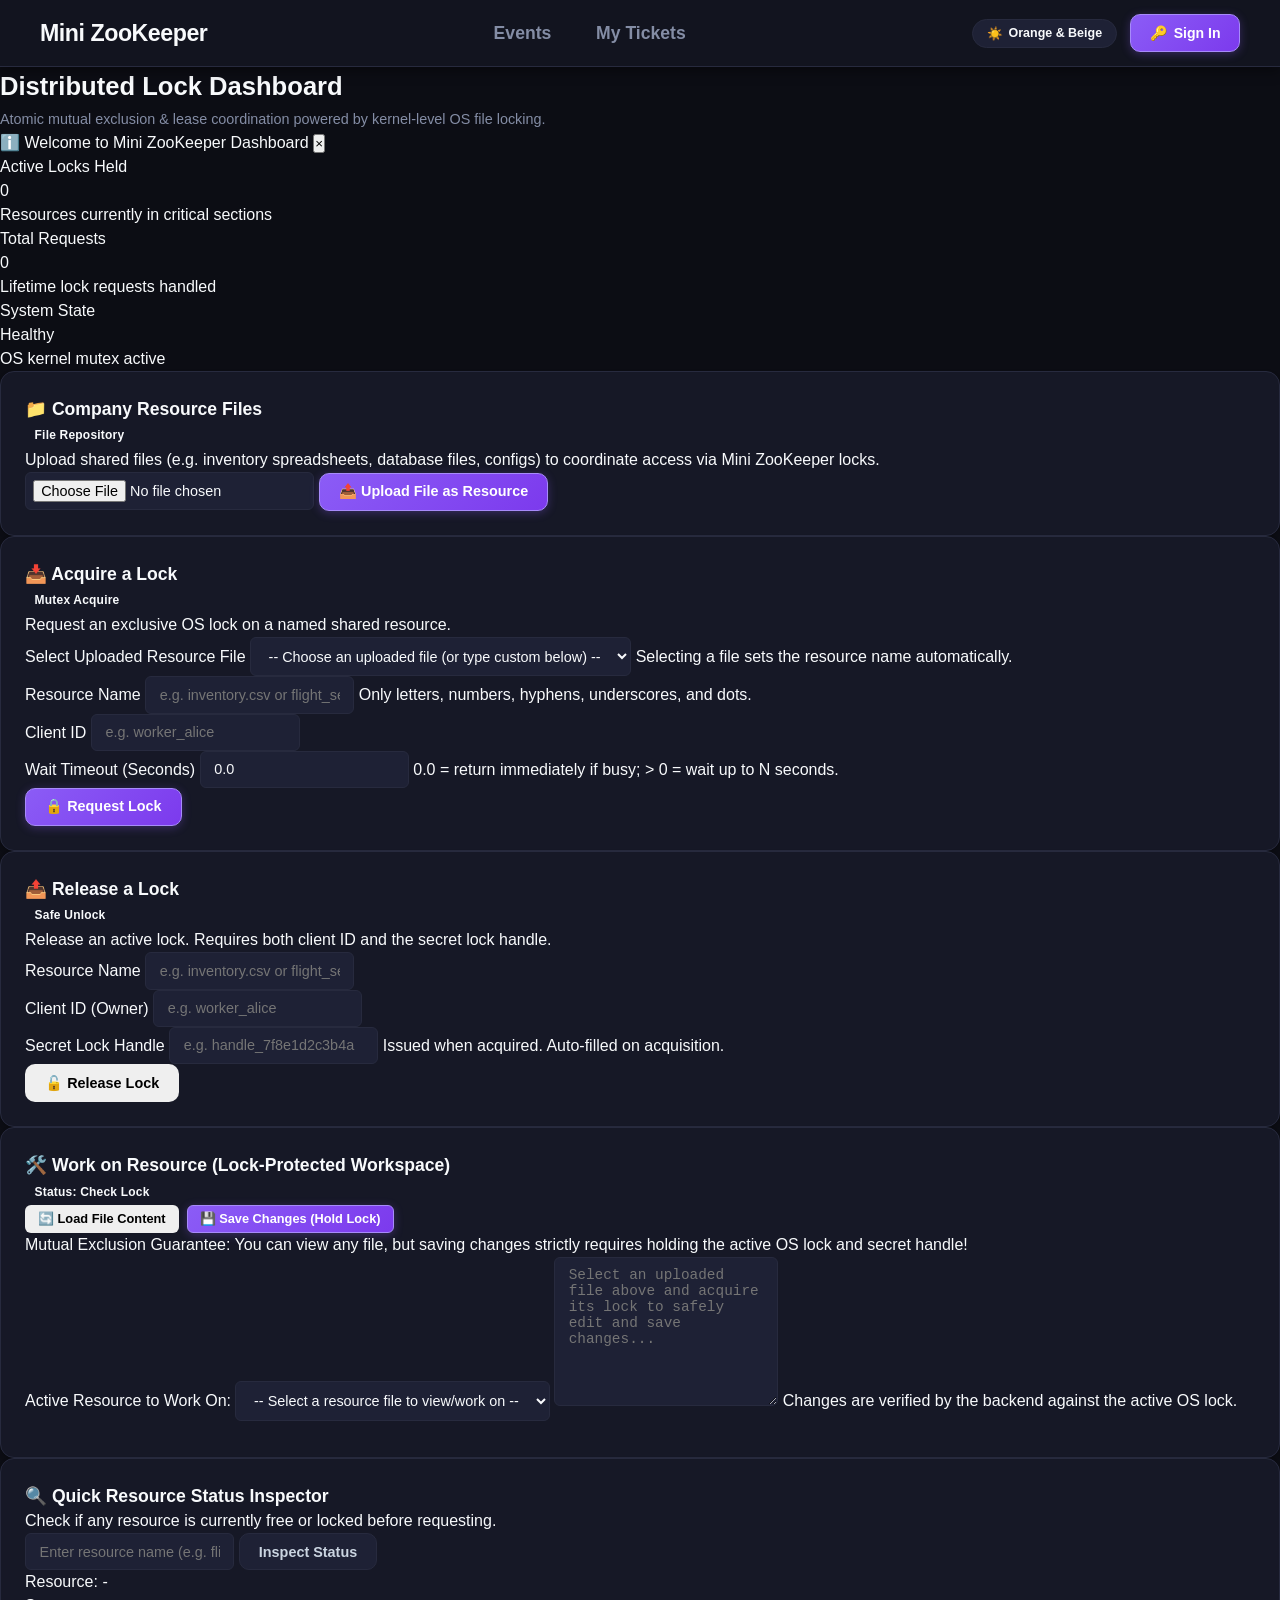
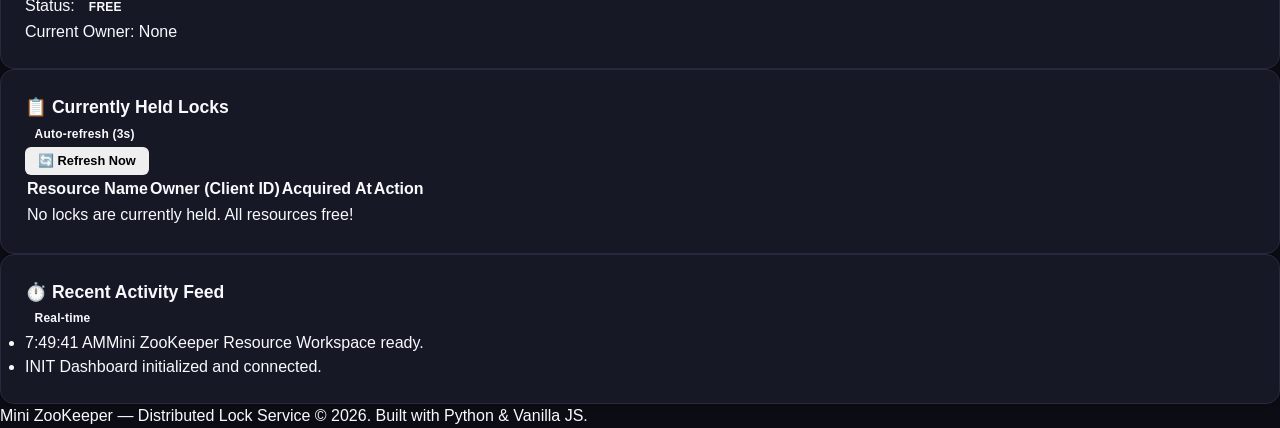
==== commit 543f9377: "feat(vercel): add custom favicon assets and Vercel FastAPI deployment config" ====
--- a/frontend/index.html
+++ b/frontend/index.html
@@ -4,6 +4,10 @@
   <meta charset="UTF-8">
   <meta name="viewport" content="width=device-width, initial-scale=1.0">
   <title>Mini ZooKeeper — Distributed Lock Service</title>
+  <link rel="icon" type="image/x-icon" href="favicon.ico">
+  <link rel="icon" type="image/png" sizes="32x32" href="favicon-32x32.png">
+  <link rel="icon" type="image/png" sizes="16x16" href="favicon-16x16.png">
+  <link rel="apple-touch-icon" sizes="180x180" href="apple-touch-icon.png">
   <!-- Link to our clean external CSS stylesheet -->
   <link rel="stylesheet" href="css/style.css">
   <script src="js/booking-common.js"></script>
--- a/frontend/css/style.css
+++ b/frontend/css/style.css
@@ -94,6 +94,26 @@
   --shadow-glow: 0 0 20px rgba(234, 88, 12, 0.22);
 }
 
+/* Light Theme Overrides for Components */
+[data-theme="light"] .terminal-card {
+  background: var(--card-inner);
+  border: 1px solid var(--border-color);
+  box-shadow: var(--shadow-sm);
+}
+
+[data-theme="light"] .terminal-header {
+  background: var(--card-bg);
+  border-bottom: 1px solid var(--border-subtle);
+}
+
+[data-theme="light"] .terminal-body {
+  color: var(--text-secondary);
+}
+
+[data-theme="light"] .modal-overlay {
+  background: rgba(41, 37, 36, 0.65);
+}
+
 /* --------------------------------------------------------------------------
    2. Reset & Global Base
    -------------------------------------------------------------------------- */
@@ -121,7 +141,7 @@
 }
 
 a:hover {
-  color: #a78bfa;
+  color: var(--purple-hover);
 }
 
 /* Container */
@@ -292,7 +312,7 @@
 }
 
 .card:hover {
-  border-color: #353952;
+  border-color: var(--purple-primary);
 }
 
 .card-header-clean {
@@ -348,9 +368,9 @@
 }
 
 .btn-secondary:hover {
-  background: #25283d;
+  background: var(--card-hover);
   border-color: var(--purple-primary);
-  color: #ffffff;
+  color: var(--text-primary);
 }
 
 .btn-sm {
@@ -406,22 +426,22 @@
    -------------------------------------------------------------------------- */
 .ticket-card {
   background: var(--card-bg);
-  border: 1px solid #282b3f;
+  border: 1px solid var(--border-color);
   border-radius: var(--radius-lg);
   display: flex;
   justify-content: space-between;
   align-items: center;
   padding: 1.5rem 1.75rem;
   margin-bottom: 1.25rem;
-  box-shadow: 0 4px 18px rgba(0, 0, 0, 0.3);
+  box-shadow: var(--shadow-sm);
   position: relative;
-  transition: transform 0.2s ease, border-color 0.2s ease;
+  transition: transform 0.2s ease, border-color 0.2s ease, box-shadow 0.2s ease;
 }
 
 .ticket-card:hover {
   transform: translateY(-2px);
-  border-color: #3b3f5c;
-  box-shadow: 0 8px 24px rgba(0, 0, 0, 0.45);
+  border-color: var(--purple-primary);
+  box-shadow: var(--shadow-md);
 }
 
 .ticket-main {
@@ -433,8 +453,8 @@
 
 /* Date Box */
 .ticket-date-box {
-  background: #191c2b;
-  border: 1px solid #2a2e46;
+  background: var(--card-inner);
+  border: 1px solid var(--border-color);
   border-radius: var(--radius-md);
   padding: 0.75rem 1rem;
   text-align: center;
@@ -445,7 +465,7 @@
   font-size: 0.75rem;
   font-weight: 800;
   text-transform: uppercase;
-  color: var(--text-muted);
+  color: var(--purple-primary);
   letter-spacing: 1px;
 }
 
@@ -478,9 +498,9 @@
 
 .seat-row-badge {
   display: inline-block;
-  background: rgba(139, 92, 246, 0.2);
-  color: #c084fc;
-  border: 1px solid rgba(139, 92, 246, 0.45);
+  background: var(--purple-subtle);
+  color: var(--purple-primary);
+  border: 1px solid var(--purple-glow);
   font-size: 0.75rem;
   font-weight: 800;
   letter-spacing: 0.5px;
@@ -522,7 +542,7 @@
   align-items: center;
   justify-content: center;
   padding-left: 2rem;
-  border-left: 2px dashed #282b3f;
+  border-left: 2px dashed var(--border-color);
   min-width: 170px;
 }
 
@@ -530,8 +550,8 @@
   display: inline-flex;
   align-items: center;
   gap: 6px;
-  background: rgba(34, 197, 94, 0.15);
-  color: #4ade80;
+  background: var(--green-subtle);
+  color: var(--green-primary);
   border: 1px solid rgba(34, 197, 94, 0.35);
   padding: 0.2rem 0.65rem;
   border-radius: var(--radius-full);
@@ -544,8 +564,8 @@
   width: 6px;
   height: 6px;
   border-radius: 50%;
-  background-color: #22c55e;
-  box-shadow: 0 0 6px #22c55e;
+  background-color: var(--green-primary);
+  box-shadow: 0 0 6px var(--green-primary);
 }
 
 .ticket-qr-frame {
@@ -558,7 +578,8 @@
   align-items: center;
   justify-content: center;
   margin-bottom: 0.75rem;
-  box-shadow: 0 2px 8px rgba(0, 0, 0, 0.4);
+  box-shadow: var(--shadow-sm);
+  border: 1px solid var(--border-color);
 }
 
 .ticket-qr-frame img {
@@ -568,9 +589,9 @@
 }
 
 .ticket-btn-action {
-  background: #1c1f30;
-  border: 1px solid #2e334d;
-  color: var(--text-secondary);
+  background: var(--card-inner);
+  border: 1px solid var(--border-color);
+  color: var(--text-primary);
   font-size: 0.8rem;
   font-weight: 600;
   padding: 0.4rem 1.15rem;
@@ -582,7 +603,7 @@
 }
 
 .ticket-btn-action:hover {
-  background: #252940;
+  background: var(--purple-primary);
   border-color: var(--purple-primary);
   color: #ffffff;
 }
@@ -630,9 +651,9 @@
   display: flex;
   align-items: center;
   gap: 6px;
-  background: rgba(139, 92, 246, 0.15);
-  border: 1px solid rgba(139, 92, 246, 0.3);
-  color: #c084fc;
+  background: var(--purple-subtle);
+  border: 1px solid var(--purple-glow);
+  color: var(--purple-primary);
   font-size: 0.75rem;
   font-weight: 700;
   padding: 0.2rem 0.6rem;
@@ -643,8 +664,8 @@
   width: 6px;
   height: 6px;
   border-radius: 50%;
-  background: #a855f7;
-  box-shadow: 0 0 6px #a855f7;
+  background: var(--purple-primary);
+  box-shadow: 0 0 6px var(--purple-glow);
 }
 
 .latency-canvas-container {
@@ -686,8 +707,8 @@
 }
 
 .node-item.leader {
-  background: rgba(124, 58, 237, 0.15);
-  border-color: rgba(139, 92, 246, 0.5);
+  background: var(--purple-subtle);
+  border-color: var(--purple-glow);
 }
 
 .node-name {
@@ -706,7 +727,7 @@
 }
 
 .node-role-badge.leader {
-  background: #7c3aed;
+  background: var(--purple-primary);
   color: #ffffff;
 }
 
@@ -822,15 +843,15 @@
 
 .event-card:hover {
   transform: translateY(-4px);
-  border-color: #383d5a;
-  box-shadow: 0 10px 24px rgba(0, 0, 0, 0.4);
+  border-color: var(--purple-primary);
+  box-shadow: var(--shadow-md);
 }
 
 .event-poster {
   width: 100%;
   height: 175px;
   object-fit: cover;
-  background-color: #121420;
+  background-color: var(--card-inner);
 }
 
 .event-card-body {
@@ -880,7 +901,7 @@
 .event-price {
   font-size: 1.25rem;
   font-weight: 800;
-  color: #ffffff;
+  color: var(--text-primary);
 }
 
 /* --------------------------------------------------------------------------
@@ -897,8 +918,8 @@
 }
 
 .screen-indicator {
-  background: linear-gradient(180deg, rgba(139, 92, 246, 0.3) 0%, rgba(139, 92, 246, 0.05) 100%);
-  color: #c084fc;
+  background: linear-gradient(180deg, var(--purple-subtle) 0%, rgba(139, 92, 246, 0.05) 100%);
+  color: var(--purple-primary);
   font-weight: 800;
   letter-spacing: 2.5px;
   text-transform: uppercase;
@@ -908,7 +929,7 @@
   width: 65%;
   margin: 0 auto 2.5rem auto;
   border-bottom: 2px solid var(--purple-primary);
-  box-shadow: 0 4px 20px rgba(139, 92, 246, 0.25);
+  box-shadow: 0 4px 20px var(--purple-glow);
 }
 
 .seating-grid {
@@ -1118,14 +1139,15 @@
 
 .events-split-layout {
   display: grid;
-  grid-template-columns: 460px 1fr;
-  gap: 2.25rem;
+  grid-template-columns: 330px 1fr;
+  gap: 2.5rem;
   flex: 1;
   width: 100%;
   align-items: stretch;
-}
-
-@media (max-width: 1200px) {
+  min-width: 0;
+}
+
+@media (max-width: 1080px) {
   .events-split-layout {
     grid-template-columns: 1fr;
   }
@@ -1136,14 +1158,18 @@
   position: relative;
   display: flex;
   flex-direction: column;
+  width: 100%;
+  max-width: 330px;
+  min-width: 0;
+  flex-shrink: 0;
 }
 
 .timeline-track-line {
   position: absolute;
-  left: 33px;
-  top: 32px;
-  bottom: 32px;
-  width: 3px;
+  left: 27px;
+  top: 28px;
+  bottom: 28px;
+  width: 2px;
   background: var(--border-color);
   z-index: 1;
 }
@@ -1152,15 +1178,16 @@
   position: relative;
   display: flex;
   align-items: flex-start;
-  gap: 1.25rem;
-  margin-bottom: 1.6rem;
+  gap: 0.9rem;
+  margin-bottom: 1.25rem;
   z-index: 2;
+  width: 100%;
 }
 
 .timeline-date-badge {
-  width: 66px;
-  height: 66px;
-  min-width: 66px;
+  width: 54px;
+  height: 54px;
+  min-width: 54px;
   border-radius: 50%;
   background: var(--card-bg);
   border: 2px solid var(--border-color);
@@ -1175,26 +1202,26 @@
 }
 
 .timeline-date-badge .month {
-  font-size: 0.78rem;
+  font-size: 0.72rem;
   font-weight: 900;
   text-transform: uppercase;
-  letter-spacing: 0.8px;
+  letter-spacing: 0.6px;
   color: var(--text-muted);
   line-height: 1;
 }
 
 .timeline-date-badge .day {
-  font-size: 1.55rem;
+  font-size: 1.35rem;
   font-weight: 900;
   color: var(--text-primary);
   line-height: 1.1;
-  margin-top: 2px;
+  margin-top: 1px;
 }
 
 .timeline-item.active .timeline-date-badge {
   background: var(--purple-primary);
   border-color: var(--purple-primary);
-  box-shadow: 0 0 20px var(--purple-glow);
+  box-shadow: 0 0 16px var(--purple-glow);
 }
 
 .timeline-item.active .timeline-date-badge .month,
@@ -1205,37 +1232,39 @@
 /* Event Card in Timeline */
 .timeline-card {
   flex: 1;
+  min-width: 0;
   background: var(--card-bg);
   border: 1px solid var(--border-color);
   border-radius: var(--radius-lg);
-  padding: 1.25rem;
+  padding: 0.95rem 1.1rem;
   cursor: pointer;
   transition: all 0.2s ease;
   display: flex;
   flex-direction: column;
-  gap: 0.85rem;
+  gap: 0.65rem;
+  overflow: hidden;
 }
 
 .timeline-card:hover {
   transform: translateY(-2px);
-  border-color: #3b3f5c;
+  border-color: var(--purple-primary);
   box-shadow: var(--shadow-md);
 }
 
 .timeline-item.active .timeline-card {
   border-color: var(--purple-primary);
-  box-shadow: 0 0 22px var(--purple-glow);
+  box-shadow: 0 0 16px var(--purple-glow);
 }
 
 .timeline-card-header {
   display: flex;
-  gap: 1rem;
+  gap: 0.75rem;
   align-items: center;
 }
 
 .timeline-card-poster {
-  width: 66px;
-  height: 66px;
+  width: 52px;
+  height: 52px;
   border-radius: var(--radius-sm);
   object-fit: cover;
   background: var(--card-inner);
@@ -1248,18 +1277,18 @@
 }
 
 .timeline-card-title {
-  font-size: 1.25rem;
+  font-size: 1.05rem;
   font-weight: 800;
   color: var(--text-primary);
   white-space: nowrap;
   overflow: hidden;
   text-overflow: ellipsis;
-  margin-bottom: 0.3rem;
-  line-height: 1.3;
+  margin-bottom: 0.2rem;
+  line-height: 1.25;
 }
 
 .timeline-card-venue {
-  font-size: 0.95rem;
+  font-size: 0.82rem;
   font-weight: 600;
   color: var(--text-muted);
   white-space: nowrap;
@@ -1271,13 +1300,13 @@
   display: flex;
   align-items: center;
   justify-content: space-between;
-  gap: 8px;
+  gap: 6px;
 }
 
 .timeline-avail-label {
-  font-size: 0.85rem;
+  font-size: 0.75rem;
   font-weight: 800;
-  letter-spacing: 0.6px;
+  letter-spacing: 0.5px;
   text-transform: uppercase;
   color: var(--text-muted);
 }
@@ -1285,12 +1314,12 @@
 .timeline-locks-pill {
   display: inline-flex;
   align-items: center;
-  gap: 5px;
+  gap: 4px;
   background: var(--purple-subtle);
   color: var(--purple-primary);
-  font-size: 0.85rem;
-  font-weight: 700;
-  padding: 3px 10px;
+  font-size: 0.75rem;
+  font-weight: 700;
+  padding: 2px 7px;
   border-radius: var(--radius-sm);
   align-self: flex-start;
   border: 1px solid var(--purple-glow);
@@ -1303,37 +1332,42 @@
   background: var(--card-bg);
   border: 1px solid var(--border-color);
   border-radius: var(--radius-lg);
-  padding: 2rem 2.5rem;
+  padding: 1.75rem 2.25rem;
   position: relative;
   min-height: 720px;
+  min-width: 0;
   display: flex;
   flex-direction: column;
   overflow: hidden;
   box-shadow: var(--shadow-md);
+  z-index: 2;
 }
 
 .seating-arena-header {
   display: flex;
   justify-content: space-between;
-  align-items: center;
+  align-items: flex-start;
   flex-wrap: wrap;
   gap: 1.25rem;
-  margin-bottom: 1.75rem;
+  margin-bottom: 1.5rem;
   border-bottom: 1px solid var(--border-subtle);
   padding-bottom: 1.25rem;
+  width: 100%;
 }
 
 .seating-arena-title-group {
   display: flex;
   flex-direction: column;
-  gap: 0.5rem;
+  gap: 0.4rem;
+  min-width: 0;
 }
 
 .seating-arena-title {
-  font-size: 2.1rem;
+  font-size: 1.9rem;
   font-weight: 900;
   color: var(--text-primary);
   letter-spacing: -0.02em;
+  white-space: nowrap;
 }
 
 .seating-legend-inline {
@@ -1681,7 +1715,7 @@
 .metric-card:hover {
   transform: translateY(-2px);
   box-shadow: var(--shadow-md);
-  border-color: #3b3f5c;
+  border-color: var(--purple-primary);
 }
 
 .metric-label {
